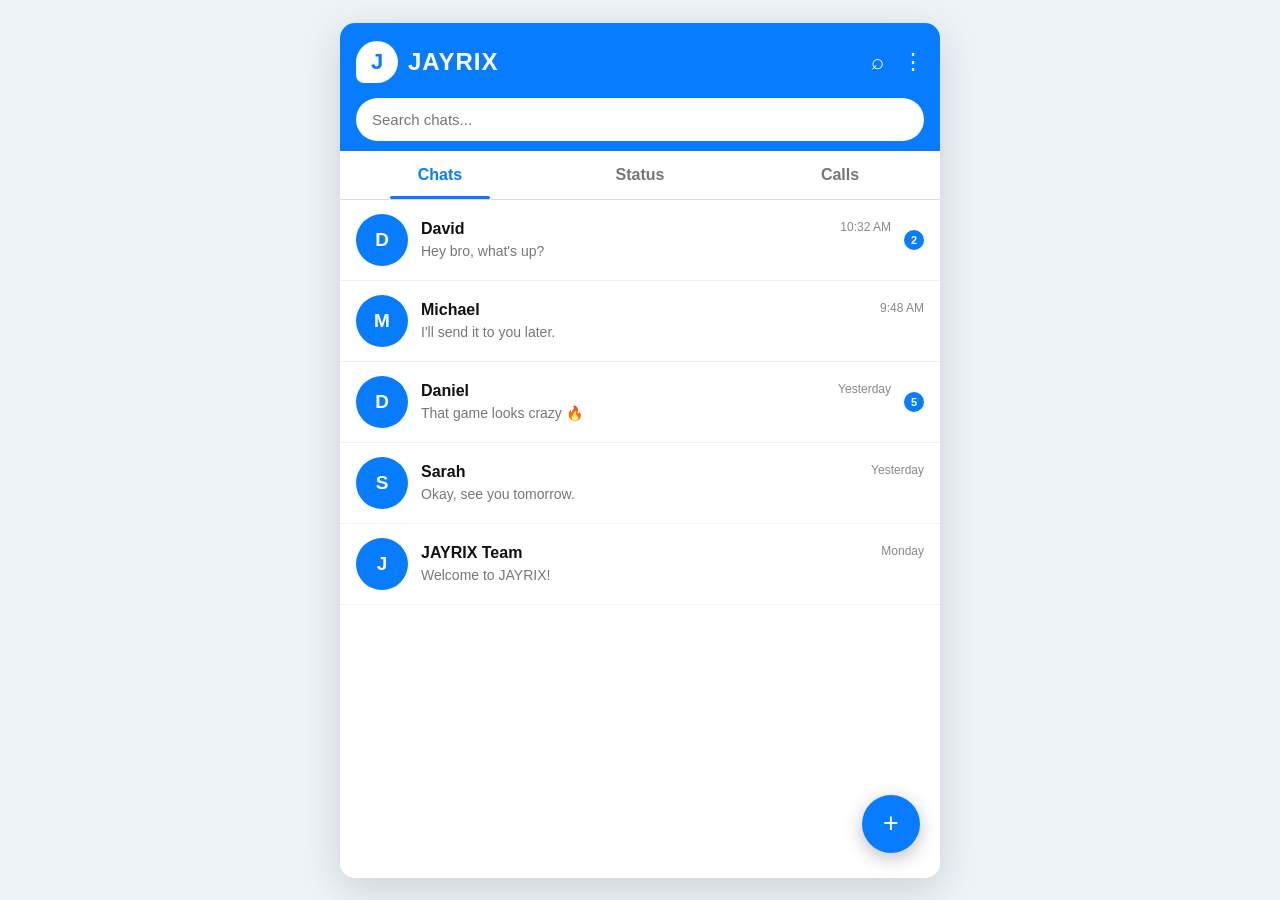
==== index.html @ dfb299e5 "Add initial HTML structure for JAYRIX Messenger This file contains the complete HTML structure for t" ====
<!DOCTYPE html>
<html lang="en">
<head>
    <meta charset="UTF-8">
    <meta name="viewport" content="width=device-width, initial-scale=1.0">

    <title>JAYRIX Messenger</title>

    <!-- PWA -->
    <meta name="theme-color" content="#087cff">
    <meta name="mobile-web-app-capable" content="yes">
    <meta name="apple-mobile-web-app-capable" content="yes">

    <style>
        * {
            margin: 0;
            padding: 0;
            box-sizing: border-box;
            font-family: Arial, sans-serif;
        }

        body {
            background: #eef3f8;
            color: #111;
            height: 100vh;
            overflow: hidden;
        }

        .app {
            width: 100%;
            max-width: 600px;
            height: 100vh;
            margin: auto;
            background: white;
            display: flex;
            flex-direction: column;
            position: relative;
        }

        /* HEADER */

        .header {
            background: #087cff;
            color: white;
            padding: 18px 16px 10px;
        }

        .top-bar {
            display: flex;
            justify-content: space-between;
            align-items: center;
        }

        .logo-section {
            display: flex;
            align-items: center;
            gap: 10px;
        }

        .logo {
            width: 42px;
            height: 42px;
            background: white;
            color: #087cff;
            border-radius: 50% 50% 50% 8px;
            display: flex;
            align-items: center;
            justify-content: center;
            font-size: 22px;
            font-weight: bold;
        }

        .brand {
            font-size: 24px;
            font-weight: bold;
            letter-spacing: 1px;
        }

        .header-icons {
            display: flex;
            gap: 18px;
            font-size: 22px;
        }

        .icon {
            cursor: pointer;
        }

        /* SEARCH */

        .search-container {
            margin-top: 15px;
        }

        .search {
            width: 100%;
            border: none;
            outline: none;
            padding: 13px 16px;
            border-radius: 25px;
            font-size: 15px;
            background: white;
            color: #333;
        }

        /* TABS */

        .tabs {
            display: flex;
            background: white;
            border-bottom: 1px solid #ddd;
        }

        .tab {
            flex: 1;
            padding: 15px 5px;
            text-align: center;
            font-weight: bold;
            color: #777;
            cursor: pointer;
            position: relative;
        }

        .tab.active {
            color: #087cff;
        }

        .tab.active::after {
            content: "";
            position: absolute;
            bottom: 0;
            left: 25%;
            width: 50%;
            height: 3px;
            background: #087cff;
            border-radius: 5px;
        }

        /* CHAT LIST */

        .content {
            flex: 1;
            overflow-y: auto;
        }

        .chat {
            display: flex;
            align-items: center;
            padding: 14px 16px;
            gap: 13px;
            cursor: pointer;
            border-bottom: 1px solid #f0f0f0;
        }

        .chat:hover {
            background: #f5f9ff;
        }

        .avatar {
            width: 52px;
            height: 52px;
            border-radius: 50%;
            background: #087cff;
            color: white;
            display: flex;
            align-items: center;
            justify-content: center;
            font-size: 19px;
            font-weight: bold;
            flex-shrink: 0;
        }

        .chat-info {
            flex: 1;
            min-width: 0;
        }

        .chat-top {
            display: flex;
            justify-content: space-between;
            gap: 10px;
        }

        .name {
            font-size: 16px;
            font-weight: bold;
        }

        .time {
            font-size: 12px;
            color: #888;
        }

        .message {
            margin-top: 5px;
            color: #777;
            font-size: 14px;
            white-space: nowrap;
            overflow: hidden;
            text-overflow: ellipsis;
        }

        .unread {
            background: #087cff;
            color: white;
            min-width: 20px;
            height: 20px;
            padding: 0 5px;
            border-radius: 20px;
            display: flex;
            align-items: center;
            justify-content: center;
            font-size: 11px;
            font-weight: bold;
        }

        /* FLOATING BUTTON */

        .new-chat {
            position: absolute;
            right: 20px;
            bottom: 25px;
            width: 58px;
            height: 58px;
            border-radius: 50%;
            border: none;
            background: #087cff;
            color: white;
            font-size: 27px;
            box-shadow: 0 5px 18px rgba(0, 0, 0, 0.25);
            cursor: pointer;
        }

        .new-chat:active {
            transform: scale(0.94);
        }

        /* EMPTY STATE */

        .empty {
            display: none;
            text-align: center;
            padding: 70px 20px;
            color: #777;
        }

        .empty-icon {
            font-size: 55px;
            margin-bottom: 15px;
        }

        .empty h2 {
            color: #333;
            margin-bottom: 8px;
        }

        /* DESKTOP */

        @media (min-width: 700px) {
            body {
                display: flex;
                justify-content: center;
                align-items: center;
            }

            .app {
                height: 95vh;
                border-radius: 15px;
                overflow: hidden;
                box-shadow: 0 10px 40px rgba(0, 0, 0, 0.15);
            }
        }
    </style>
</head>

<body>

<div class="app">

    <!-- HEADER -->
    <header class="header">

        <div class="top-bar">

            <div class="logo-section">

                <div class="logo">
                    J
                </div>

                <div class="brand">
                    JAYRIX
                </div>

            </div>

            <div class="header-icons">
                <span class="icon">⌕</span>
                <span class="icon">⋮</span>
            </div>

        </div>

        <div class="search-container">
            <input
                type="text"
                id="search"
                class="search"
                placeholder="Search chats..."
                oninput="searchChats()"
            >
        </div>

    </header>


    <!-- TABS -->

    <div class="tabs">

        <div
            class="tab active"
            id="chatsTab"
            onclick="showTab('chats')"
        >
            Chats
        </div>

        <div
            class="tab"
            id="statusTab"
            onclick="showTab('status')"
        >
            Status
        </div>

        <div
            class="tab"
            id="callsTab"
            onclick="showTab('calls')"
        >
            Calls
        </div>

    </div>


    <!-- CONTENT -->

    <main class="content">

        <!-- CHATS -->

        <div id="chats">

            <div class="chat" onclick="openChat('David')">

                <div class="avatar">
                    D
                </div>

                <div class="chat-info">

                    <div class="chat-top">

                        <span class="name">
                            David
                        </span>

                        <span class="time">
                            10:32 AM
                        </span>

                    </div>

                    <div class="message">
                        Hey bro, what's up?
                    </div>

                </div>

                <div class="unread">
                    2
                </div>

            </div>


            <div class="chat" onclick="openChat('Michael')">

                <div class="avatar">
                    M
                </div>

                <div class="chat-info">

                    <div class="chat-top">

                        <span class="name">
                            Michael
                        </span>

                        <span class="time">
                            9:48 AM
                        </span>

                    </div>

                    <div class="message">
                        I'll send it to you later.
                    </div>

                </div>

            </div>


            <div class="chat" onclick="openChat('Daniel')">

                <div class="avatar">
                    D
                </div>

                <div class="chat-info">

                    <div class="chat-top">

                        <span class="name">
                            Daniel
                        </span>

                        <span class="time">
                            Yesterday
                        </span>

                    </div>

                    <div class="message">
                        That game looks crazy 🔥
                    </div>

                </div>

                <div class="unread">
                    5
                </div>

            </div>


            <div class="chat" onclick="openChat('Sarah')">

                <div class="avatar">
                    S
                </div>

                <div class="chat-info">

                    <div class="chat-top">

                        <span class="name">
                            Sarah
                        </span>

                        <span class="time">
                            Yesterday
                        </span>

                    </div>

                    <div class="message">
                        Okay, see you tomorrow.
                    </div>

                </div>

            </div>


            <div class="chat" onclick="openChat('JAYRIX Team')">

                <div class="avatar">
                    J
                </div>

                <div class="chat-info">

                    <div class="chat-top">

                        <span class="name">
                            JAYRIX Team
                        </span>

                        <span class="time">
                            Monday
                        </span>

                    </div>

                    <div class="message">
                        Welcome to JAYRIX!
                    </div>

                </div>

            </div>

        </div>


        <!-- STATUS -->

        <div id="status" style="display:none;">

            <div class="chat">

                <div class="avatar">
                    +
                </div>

                <div class="chat-info">

                    <div class="name">
                        My Status
                    </div>

                    <div class="message">
                        Tap to add a status update
                    </div>

                </div>

            </div>

            <div class="chat">

                <div class="avatar">
                    A
                </div>

                <div class="chat-info">

                    <div class="name">
                        Alex
                    </div>

                    <div class="message">
                        Today, 8:45 AM
                    </div>

                </div>

            </div>

        </div>


        <!-- CALLS -->

        <div id="calls" style="display:none;">

            <div class="chat">

                <div class="avatar">
                    D
                </div>

                <div class="chat-info">

                    <div class="name">
                        David
                    </div>

                    <div class="message">
                        ↗ Incoming voice call • Today
                    </div>

                </div>

                <div style="font-size:20px;color:#087cff;">
                    ☎
                </div>

            </div>

            <div class="chat">

                <div class="avatar">
                    M
                </div>

                <div class="chat-info">

                    <div class="name">
                        Michael
                    </div>

                    <div class="message">
                        ↙ Outgoing voice call • Yesterday
                    </div>

                </div>

                <div style="font-size:20px;color:#087cff;">
                    ☎
                </div>

            </div>

        </div>


        <!-- EMPTY SEARCH -->

        <div class="empty" id="empty">

            <div class="empty-icon">
                🔍
            </div>

            <h2>
                No chats found
            </h2>

            <p>
                Try searching for another name.
            </p>

        </div>

    </main>


    <!-- NEW CHAT -->

    <button
        class="new-chat"
        onclick="newChat()"
        aria-label="New chat"
    >
        +
    </button>

</div>


<script>

    function showTab(tab) {

        const chats = document.getElementById("chats");
        const status = document.getElementById("status");
        const calls = document.getElementById("calls");

        const chatsTab = document.getElementById("chatsTab");
        const statusTab = document.getElementById("statusTab");
        const callsTab = document.getElementById("callsTab");

        chats.style.display = "none";
        status.style.display = "none";
        calls.style.display = "none";

        chatsTab.classList.remove("active");
        statusTab.classList.remove("active");
        callsTab.classList.remove("active");

        if (tab === "chats") {
            chats.style.display = "block";
            chatsTab.classList.add("active");
        }

        if (tab === "status") {
            status.style.display = "block";
            statusTab.classList.add("active");
        }

        if (tab === "calls") {
            calls.style.display = "block";
            callsTab.classList.add("active");
        }
    }


    function searchChats() {

        const search = document
            .getElementById("search")
            .value
            .toLowerCase();

        const chats = document.querySelectorAll("#chats .chat");

        let found = false;

        chats.forEach(chat => {

            const name = chat
                .querySelector(".name")
                .textContent
                .toLowerCase();

            if (name.includes(search)) {
                chat.style.display = "flex";
                found = true;
            } else {
                chat.style.display = "none";
            }

        });

        document.getElementById("empty").style.display =
            found || search === "" ? "none" : "block";
    }


    function openChat(name) {

        alert("Opening chat with " + name);

        // Later we will replace this with
        // the real JAYRIX chat screen.
    }


    function newChat() {

        alert("New chat feature coming next.");

        // Later we will connect this to
        // user search and real conversations.
    }

</script>

</body>
</html>
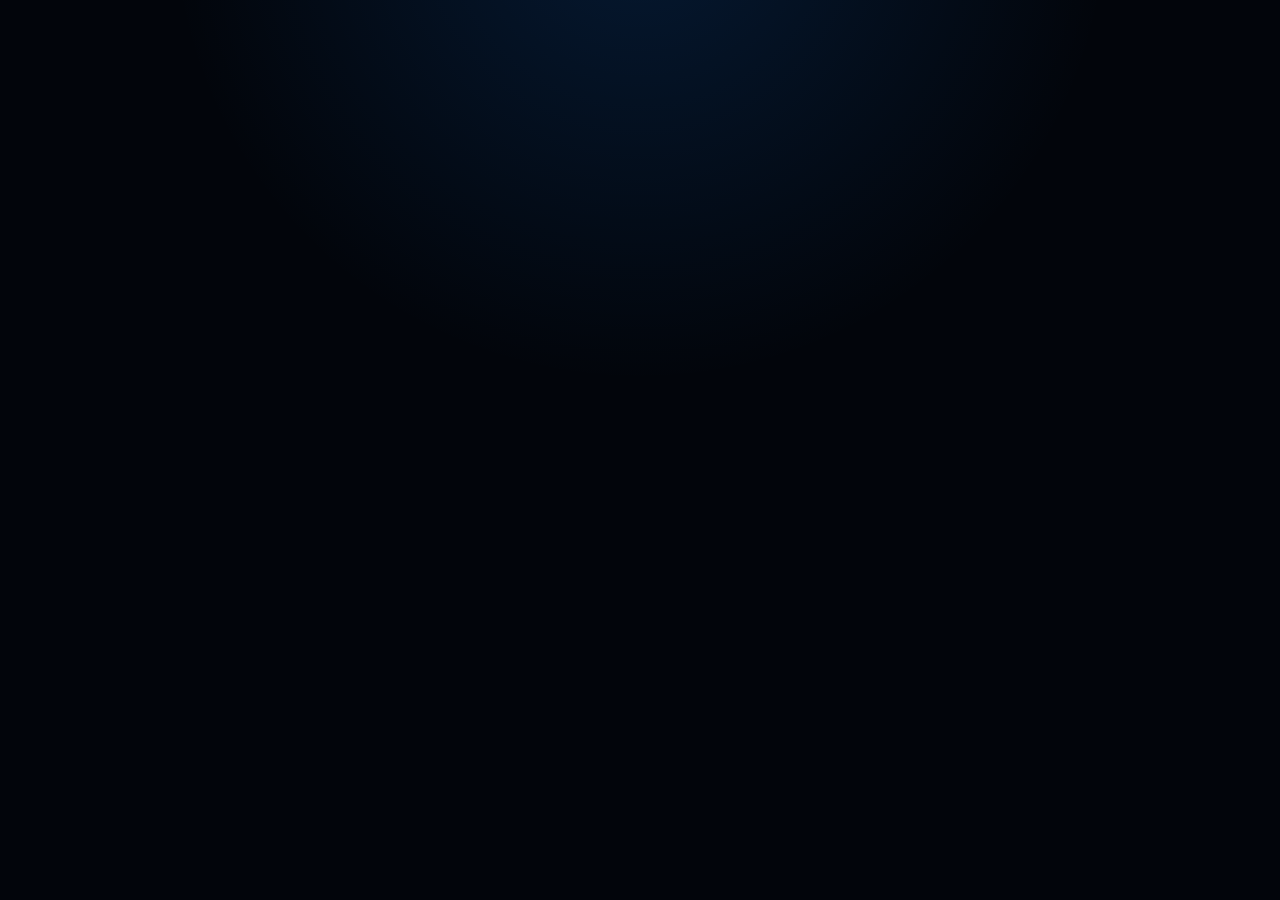
==== commit 105e2fa4: "Refactor styles and theme color in index.html Updated theme color and improved styling for various e" ====
--- a/index.html
+++ b/index.html
@@ -7,11 +7,12 @@
     <title>JAYRIX Messenger</title>
 
     <!-- PWA -->
-    <meta name="theme-color" content="#087cff">
+    <meta name="theme-color" content="#050a14">
     <meta name="mobile-web-app-capable" content="yes">
     <meta name="apple-mobile-web-app-capable" content="yes">
 
     <style>
+
         * {
             margin: 0;
             padding: 0;
@@ -19,30 +20,65 @@
             font-family: Arial, sans-serif;
         }
 
+        :root {
+            --blue: #1683ff;
+            --blue-bright: #35a7ff;
+            --dark: #050a14;
+            --dark-2: #080f1c;
+            --dark-3: #0c1524;
+            --line: rgba(255,255,255,0.07);
+            --text: #f4f8ff;
+            --muted: #7f8da3;
+        }
+
         body {
-            background: #eef3f8;
-            color: #111;
+            background:
+                radial-gradient(circle at 50% -10%, rgba(22,131,255,0.16), transparent 40%),
+                #02050b;
+
+            color: var(--text);
             height: 100vh;
             overflow: hidden;
         }
+
+        /* APP */
 
         .app {
             width: 100%;
             max-width: 600px;
             height: 100vh;
             margin: auto;
-            background: white;
+
+            background:
+                linear-gradient(
+                    180deg,
+                    #07101d 0%,
+                    #050a14 45%,
+                    #03070e 100%
+                );
+
             display: flex;
             flex-direction: column;
             position: relative;
+            overflow: hidden;
         }
 
         /* HEADER */
 
         .header {
-            background: #087cff;
-            color: white;
-            padding: 18px 16px 10px;
+            background:
+                linear-gradient(
+                    135deg,
+                    rgba(13,32,58,0.98),
+                    rgba(5,12,24,0.98)
+                );
+
+            padding: 18px 16px 14px;
+
+            border-bottom: 1px solid rgba(22,131,255,0.15);
+
+            box-shadow:
+                0 8px 30px rgba(0,0,0,0.35);
         }
 
         .top-bar {
@@ -51,39 +87,78 @@
             align-items: center;
         }
 
+        /* LOGO */
+
         .logo-section {
             display: flex;
             align-items: center;
-            gap: 10px;
+            gap: 11px;
         }
 
         .logo {
-            width: 42px;
-            height: 42px;
-            background: white;
-            color: #087cff;
-            border-radius: 50% 50% 50% 8px;
+            width: 43px;
+            height: 43px;
+
+            background:
+                linear-gradient(
+                    135deg,
+                    #35a7ff,
+                    #087cff
+                );
+
+            color: white;
+
+            border-radius:
+                50% 50% 50% 9px;
+
             display: flex;
             align-items: center;
             justify-content: center;
+
             font-size: 22px;
             font-weight: bold;
+
+            box-shadow:
+                0 0 12px rgba(22,131,255,0.55),
+                inset 0 0 8px rgba(255,255,255,0.18);
         }
 
         .brand {
             font-size: 24px;
             font-weight: bold;
-            letter-spacing: 1px;
-        }
+            letter-spacing: 2px;
+
+            background:
+                linear-gradient(
+                    90deg,
+                    #ffffff,
+                    #6ebfff
+                );
+
+            -webkit-background-clip: text;
+            -webkit-text-fill-color: transparent;
+        }
+
+        /* HEADER ICONS */
 
         .header-icons {
             display: flex;
-            gap: 18px;
-            font-size: 22px;
+            gap: 17px;
+            font-size: 23px;
         }
 
         .icon {
+            color: #b8c9df;
             cursor: pointer;
+
+            transition:
+                color 0.2s,
+                transform 0.2s;
+        }
+
+        .icon:hover {
+            color: var(--blue-bright);
+            transform: scale(1.1);
         }
 
         /* SEARCH */
@@ -94,643 +169,65 @@
 
         .search {
             width: 100%;
-            border: none;
+
+            border: 1px solid rgba(255,255,255,0.06);
             outline: none;
-            padding: 13px 16px;
+
+            padding: 13px 17px;
+
             border-radius: 25px;
+
             font-size: 15px;
-            background: white;
-            color: #333;
+
+            background:
+                rgba(255,255,255,0.045);
+
+            color: white;
+
+            box-shadow:
+                inset 0 1px 8px rgba(0,0,0,0.25);
+
+            transition:
+                border 0.2s,
+                box-shadow 0.2s;
+        }
+
+        .search::placeholder {
+            color: #65748a;
+        }
+
+        .search:focus {
+            border-color: rgba(22,131,255,0.55);
+
+            box-shadow:
+                0 0 15px rgba(22,131,255,0.12);
         }
 
         /* TABS */
 
         .tabs {
             display: flex;
-            background: white;
-            border-bottom: 1px solid #ddd;
+
+            background:
+                rgba(4,9,17,0.95);
+
+            border-bottom: 1px solid var(--line);
         }
 
         .tab {
             flex: 1;
+
             padding: 15px 5px;
+
             text-align: center;
+
             font-weight: bold;
-            color: #777;
+
+            color: #65748a;
+
             cursor: pointer;
+
             position: relative;
-        }
-
-        .tab.active {
-            color: #087cff;
-        }
-
-        .tab.active::after {
-            content: "";
-            position: absolute;
-            bottom: 0;
-            left: 25%;
-            width: 50%;
-            height: 3px;
-            background: #087cff;
-            border-radius: 5px;
-        }
-
-        /* CHAT LIST */
-
-        .content {
-            flex: 1;
-            overflow-y: auto;
-        }
-
-        .chat {
-            display: flex;
-            align-items: center;
-            padding: 14px 16px;
-            gap: 13px;
-            cursor: pointer;
-            border-bottom: 1px solid #f0f0f0;
-        }
-
-        .chat:hover {
-            background: #f5f9ff;
-        }
-
-        .avatar {
-            width: 52px;
-            height: 52px;
-            border-radius: 50%;
-            background: #087cff;
-            color: white;
-            display: flex;
-            align-items: center;
-            justify-content: center;
-            font-size: 19px;
-            font-weight: bold;
-            flex-shrink: 0;
-        }
-
-        .chat-info {
-            flex: 1;
-            min-width: 0;
-        }
-
-        .chat-top {
-            display: flex;
-            justify-content: space-between;
-            gap: 10px;
-        }
-
-        .name {
-            font-size: 16px;
-            font-weight: bold;
-        }
-
-        .time {
-            font-size: 12px;
-            color: #888;
-        }
-
-        .message {
-            margin-top: 5px;
-            color: #777;
-            font-size: 14px;
-            white-space: nowrap;
-            overflow: hidden;
-            text-overflow: ellipsis;
-        }
-
-        .unread {
-            background: #087cff;
-            color: white;
-            min-width: 20px;
-            height: 20px;
-            padding: 0 5px;
-            border-radius: 20px;
-            display: flex;
-            align-items: center;
-            justify-content: center;
-            font-size: 11px;
-            font-weight: bold;
-        }
-
-        /* FLOATING BUTTON */
-
-        .new-chat {
-            position: absolute;
-            right: 20px;
-            bottom: 25px;
-            width: 58px;
-            height: 58px;
-            border-radius: 50%;
-            border: none;
-            background: #087cff;
-            color: white;
-            font-size: 27px;
-            box-shadow: 0 5px 18px rgba(0, 0, 0, 0.25);
-            cursor: pointer;
-        }
-
-        .new-chat:active {
-            transform: scale(0.94);
-        }
-
-        /* EMPTY STATE */
-
-        .empty {
-            display: none;
-            text-align: center;
-            padding: 70px 20px;
-            color: #777;
-        }
-
-        .empty-icon {
-            font-size: 55px;
-            margin-bottom: 15px;
-        }
-
-        .empty h2 {
-            color: #333;
-            margin-bottom: 8px;
-        }
-
-        /* DESKTOP */
-
-        @media (min-width: 700px) {
-            body {
-                display: flex;
-                justify-content: center;
-                align-items: center;
-            }
-
-            .app {
-                height: 95vh;
-                border-radius: 15px;
-                overflow: hidden;
-                box-shadow: 0 10px 40px rgba(0, 0, 0, 0.15);
-            }
-        }
-    </style>
-</head>
-
-<body>
-
-<div class="app">
-
-    <!-- HEADER -->
-    <header class="header">
-
-        <div class="top-bar">
-
-            <div class="logo-section">
-
-                <div class="logo">
-                    J
-                </div>
-
-                <div class="brand">
-                    JAYRIX
-                </div>
-
-            </div>
-
-            <div class="header-icons">
-                <span class="icon">⌕</span>
-                <span class="icon">⋮</span>
-            </div>
-
-        </div>
-
-        <div class="search-container">
-            <input
-                type="text"
-                id="search"
-                class="search"
-                placeholder="Search chats..."
-                oninput="searchChats()"
-            >
-        </div>
-
-    </header>
-
-
-    <!-- TABS -->
-
-    <div class="tabs">
-
-        <div
-            class="tab active"
-            id="chatsTab"
-            onclick="showTab('chats')"
-        >
-            Chats
-        </div>
-
-        <div
-            class="tab"
-            id="statusTab"
-            onclick="showTab('status')"
-        >
-            Status
-        </div>
-
-        <div
-            class="tab"
-            id="callsTab"
-            onclick="showTab('calls')"
-        >
-            Calls
-        </div>
-
-    </div>
-
-
-    <!-- CONTENT -->
-
-    <main class="content">
-
-        <!-- CHATS -->
-
-        <div id="chats">
-
-            <div class="chat" onclick="openChat('David')">
-
-                <div class="avatar">
-                    D
-                </div>
-
-                <div class="chat-info">
-
-                    <div class="chat-top">
-
-                        <span class="name">
-                            David
-                        </span>
-
-                        <span class="time">
-                            10:32 AM
-                        </span>
-
-                    </div>
-
-                    <div class="message">
-                        Hey bro, what's up?
-                    </div>
-
-                </div>
-
-                <div class="unread">
-                    2
-                </div>
-
-            </div>
-
-
-            <div class="chat" onclick="openChat('Michael')">
-
-                <div class="avatar">
-                    M
-                </div>
-
-                <div class="chat-info">
-
-                    <div class="chat-top">
-
-                        <span class="name">
-                            Michael
-                        </span>
-
-                        <span class="time">
-                            9:48 AM
-                        </span>
-
-                    </div>
-
-                    <div class="message">
-                        I'll send it to you later.
-                    </div>
-
-                </div>
-
-            </div>
-
-
-            <div class="chat" onclick="openChat('Daniel')">
-
-                <div class="avatar">
-                    D
-                </div>
-
-                <div class="chat-info">
-
-                    <div class="chat-top">
-
-                        <span class="name">
-                            Daniel
-                        </span>
-
-                        <span class="time">
-                            Yesterday
-                        </span>
-
-                    </div>
-
-                    <div class="message">
-                        That game looks crazy 🔥
-                    </div>
-
-                </div>
-
-                <div class="unread">
-                    5
-                </div>
-
-            </div>
-
-
-            <div class="chat" onclick="openChat('Sarah')">
-
-                <div class="avatar">
-                    S
-                </div>
-
-                <div class="chat-info">
-
-                    <div class="chat-top">
-
-                        <span class="name">
-                            Sarah
-                        </span>
-
-                        <span class="time">
-                            Yesterday
-                        </span>
-
-                    </div>
-
-                    <div class="message">
-                        Okay, see you tomorrow.
-                    </div>
-
-                </div>
-
-            </div>
-
-
-            <div class="chat" onclick="openChat('JAYRIX Team')">
-
-                <div class="avatar">
-                    J
-                </div>
-
-                <div class="chat-info">
-
-                    <div class="chat-top">
-
-                        <span class="name">
-                            JAYRIX Team
-                        </span>
-
-                        <span class="time">
-                            Monday
-                        </span>
-
-                    </div>
-
-                    <div class="message">
-                        Welcome to JAYRIX!
-                    </div>
-
-                </div>
-
-            </div>
-
-        </div>
-
-
-        <!-- STATUS -->
-
-        <div id="status" style="display:none;">
-
-            <div class="chat">
-
-                <div class="avatar">
-                    +
-                </div>
-
-                <div class="chat-info">
-
-                    <div class="name">
-                        My Status
-                    </div>
-
-                    <div class="message">
-                        Tap to add a status update
-                    </div>
-
-                </div>
-
-            </div>
-
-            <div class="chat">
-
-                <div class="avatar">
-                    A
-                </div>
-
-                <div class="chat-info">
-
-                    <div class="name">
-                        Alex
-                    </div>
-
-                    <div class="message">
-                        Today, 8:45 AM
-                    </div>
-
-                </div>
-
-            </div>
-
-        </div>
-
-
-        <!-- CALLS -->
-
-        <div id="calls" style="display:none;">
-
-            <div class="chat">
-
-                <div class="avatar">
-                    D
-                </div>
-
-                <div class="chat-info">
-
-                    <div class="name">
-                        David
-                    </div>
-
-                    <div class="message">
-                        ↗ Incoming voice call • Today
-                    </div>
-
-                </div>
-
-                <div style="font-size:20px;color:#087cff;">
-                    ☎
-                </div>
-
-            </div>
-
-            <div class="chat">
-
-                <div class="avatar">
-                    M
-                </div>
-
-                <div class="chat-info">
-
-                    <div class="name">
-                        Michael
-                    </div>
-
-                    <div class="message">
-                        ↙ Outgoing voice call • Yesterday
-                    </div>
-
-                </div>
-
-                <div style="font-size:20px;color:#087cff;">
-                    ☎
-                </div>
-
-            </div>
-
-        </div>
-
-
-        <!-- EMPTY SEARCH -->
-
-        <div class="empty" id="empty">
-
-            <div class="empty-icon">
-                🔍
-            </div>
-
-            <h2>
-                No chats found
-            </h2>
-
-            <p>
-                Try searching for another name.
-            </p>
-
-        </div>
-
-    </main>
-
-
-    <!-- NEW CHAT -->
-
-    <button
-        class="new-chat"
-        onclick="newChat()"
-        aria-label="New chat"
-    >
-        +
-    </button>
-
-</div>
-
-
-<script>
-
-    function showTab(tab) {
-
-        const chats = document.getElementById("chats");
-        const status = document.getElementById("status");
-        const calls = document.getElementById("calls");
-
-        const chatsTab = document.getElementById("chatsTab");
-        const statusTab = document.getElementById("statusTab");
-        const callsTab = document.getElementById("callsTab");
-
-        chats.style.display = "none";
-        status.style.display = "none";
-        calls.style.display = "none";
-
-        chatsTab.classList.remove("active");
-        statusTab.classList.remove("active");
-        callsTab.classList.remove("active");
-
-        if (tab === "chats") {
-            chats.style.display = "block";
-            chatsTab.classList.add("active");
-        }
-
-        if (tab === "status") {
-            status.style.display = "block";
-            statusTab.classList.add("active");
-        }
-
-        if (tab === "calls") {
-            calls.style.display = "block";
-            callsTab.classList.add("active");
-        }
-    }
-
-
-    function searchChats() {
-
-        const search = document
-            .getElementById("search")
-            .value
-            .toLowerCase();
-
-        const chats = document.querySelectorAll("#chats .chat");
-
-        let found = false;
-
-        chats.forEach(chat => {
-
-            const name = chat
-                .querySelector(".name")
-                .textContent
-                .toLowerCase();
-
-            if (name.includes(search)) {
-                chat.style.display = "flex";
-                found = true;
-            } else {
-                chat.style.display = "none";
-            }
-
-        });
-
-        document.getElementById("empty").style.display =
-            found || search === "" ? "none" : "block";
-    }
-
-
-    function openChat(name) {
-
-        alert("Opening chat with " + name);
-
-        // Later we will replace this with
-        // the real JAYRIX chat screen.
-    }
-
-
-    function newChat() {
-
-        alert("New chat feature coming next.");
-
-        // Later we will connect this to
-        // user search and real conversations.
-    }
-
-</script>
-
-</body>
-</html>
+
+            transition:
+                color 0.2s
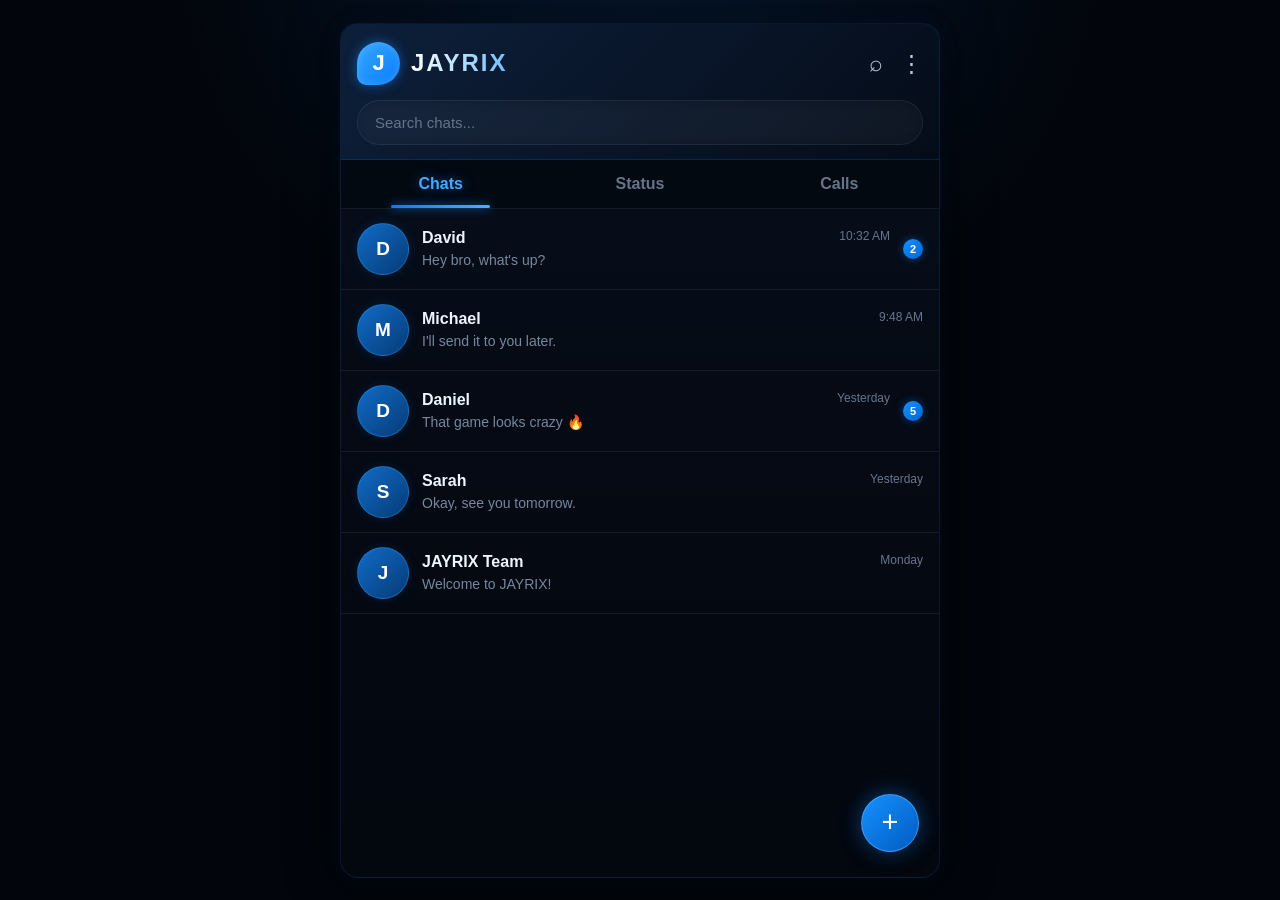
==== commit 232ca28a: "Fix CSS syntax and improve styling" ====
--- a/index.html
+++ b/index.html
@@ -230,4 +230,795 @@
             position: relative;
 
             transition:
-                color 0.2s
+                color 0.2s;
+        }
+
+        .tab.active {
+            color: #43aaff;
+
+            text-shadow:
+                0 0 12px rgba(22,131,255,0.55);
+        }
+
+        .tab.active::after {
+            content: "";
+
+            position: absolute;
+
+            bottom: 0;
+            left: 25%;
+
+            width: 50%;
+            height: 3px;
+
+            background:
+                linear-gradient(
+                    90deg,
+                    #087cff,
+                    #42b2ff
+                );
+
+            border-radius: 5px;
+
+            box-shadow:
+                0 0 10px rgba(22,131,255,0.8);
+        }
+
+        /* CONTENT */
+
+        .content {
+            flex: 1;
+            overflow-y: auto;
+
+            scrollbar-width: thin;
+            scrollbar-color: #12375d transparent;
+        }
+
+        .content::-webkit-scrollbar {
+            width: 4px;
+        }
+
+        .content::-webkit-scrollbar-thumb {
+            background: #12375d;
+            border-radius: 10px;
+        }
+
+        /* CHAT */
+
+        .chat {
+            display: flex;
+            align-items: center;
+
+            padding: 14px 16px;
+
+            gap: 13px;
+
+            cursor: pointer;
+
+            border-bottom: 1px solid var(--line);
+
+            transition:
+                background 0.2s,
+                padding-left 0.2s;
+        }
+
+        .chat:hover {
+            background:
+                linear-gradient(
+                    90deg,
+                    rgba(22,131,255,0.08),
+                    transparent
+                );
+
+            padding-left: 20px;
+        }
+
+        /* AVATAR */
+
+        .avatar {
+            width: 52px;
+            height: 52px;
+
+            border-radius: 50%;
+
+            background:
+                linear-gradient(
+                    135deg,
+                    #116bc7,
+                    #063b76
+                );
+
+            border: 1px solid rgba(58,168,255,0.3);
+
+            color: white;
+
+            display: flex;
+            align-items: center;
+            justify-content: center;
+
+            font-size: 19px;
+            font-weight: bold;
+
+            flex-shrink: 0;
+
+            box-shadow:
+                0 0 12px rgba(22,131,255,0.14);
+        }
+
+        /* CHAT INFO */
+
+        .chat-info {
+            flex: 1;
+            min-width: 0;
+        }
+
+        .chat-top {
+            display: flex;
+            justify-content: space-between;
+            gap: 10px;
+        }
+
+        .name {
+            font-size: 16px;
+            font-weight: bold;
+
+            color: #edf5ff;
+        }
+
+        .time {
+            font-size: 12px;
+            color: #66768d;
+        }
+
+        .message {
+            margin-top: 5px;
+
+            color: #77879d;
+
+            font-size: 14px;
+
+            white-space: nowrap;
+            overflow: hidden;
+            text-overflow: ellipsis;
+        }
+
+        /* UNREAD */
+
+        .unread {
+            background:
+                linear-gradient(
+                    135deg,
+                    #1691ff,
+                    #0065d4
+                );
+
+            color: white;
+
+            min-width: 20px;
+            height: 20px;
+
+            padding: 0 5px;
+
+            border-radius: 20px;
+
+            display: flex;
+            align-items: center;
+            justify-content: center;
+
+            font-size: 11px;
+            font-weight: bold;
+
+            box-shadow:
+                0 0 10px rgba(22,131,255,0.4);
+        }
+
+        /* FLOATING NEW CHAT */
+
+        .new-chat {
+            position: absolute;
+
+            right: 20px;
+            bottom: 25px;
+
+            width: 58px;
+            height: 58px;
+
+            border-radius: 50%;
+
+            border: 1px solid rgba(110,191,255,0.5);
+
+            background:
+                linear-gradient(
+                    135deg,
+                    #1691ff,
+                    #005bc1
+                );
+
+            color: white;
+
+            font-size: 29px;
+
+            box-shadow:
+                0 0 22px rgba(22,131,255,0.45),
+                0 8px 20px rgba(0,0,0,0.4);
+
+            cursor: pointer;
+
+            transition:
+                transform 0.2s,
+                box-shadow 0.2s;
+        }
+
+        .new-chat:hover {
+            transform: translateY(-3px);
+
+            box-shadow:
+                0 0 30px rgba(22,131,255,0.65),
+                0 10px 25px rgba(0,0,0,0.5);
+        }
+
+        .new-chat:active {
+            transform: scale(0.92);
+        }
+
+        /* EMPTY STATE */
+
+        .empty {
+            display: none;
+
+            text-align: center;
+
+            padding: 70px 20px;
+
+            color: #6c7c92;
+        }
+
+        .empty-icon {
+            font-size: 55px;
+            margin-bottom: 15px;
+
+            filter:
+                drop-shadow(
+                    0 0 12px rgba(22,131,255,0.4)
+                );
+        }
+
+        .empty h2 {
+            color: #dceaff;
+            margin-bottom: 8px;
+        }
+
+        /* STATUS / CALL EXTRA */
+
+        #status,
+        #calls {
+            background: transparent;
+        }
+
+        #calls .chat > div:last-child {
+            text-shadow:
+                0 0 10px rgba(22,131,255,0.6);
+        }
+
+        /* DESKTOP */
+
+        @media (min-width: 700px) {
+
+            body {
+                display: flex;
+                justify-content: center;
+                align-items: center;
+            }
+
+            .app {
+                height: 95vh;
+
+                border-radius: 18px;
+
+                border: 1px solid rgba(22,131,255,0.14);
+
+                box-shadow:
+                    0 0 50px rgba(0,0,0,0.7),
+                    0 0 25px rgba(22,131,255,0.08);
+            }
+        }
+
+    </style>
+</head>
+
+<body>
+
+<div class="app">
+
+    <!-- HEADER -->
+
+    <header class="header">
+
+        <div class="top-bar">
+
+            <div class="logo-section">
+
+                <div class="logo">
+                    J
+                </div>
+
+                <div class="brand">
+                    JAYRIX
+                </div>
+
+            </div>
+
+            <div class="header-icons">
+
+                <span class="icon">
+                    ⌕
+                </span>
+
+                <span class="icon">
+                    ⋮
+                </span>
+
+            </div>
+
+        </div>
+
+
+        <!-- SEARCH -->
+
+        <div class="search-container">
+
+            <input
+                type="text"
+                id="search"
+                class="search"
+                placeholder="Search chats..."
+                oninput="searchChats()"
+            >
+
+        </div>
+
+    </header>
+
+
+    <!-- TABS -->
+
+    <div class="tabs">
+
+        <div
+            class="tab active"
+            id="chatsTab"
+            onclick="showTab('chats')"
+        >
+            Chats
+        </div>
+
+        <div
+            class="tab"
+            id="statusTab"
+            onclick="showTab('status')"
+        >
+            Status
+        </div>
+
+        <div
+            class="tab"
+            id="callsTab"
+            onclick="showTab('calls')"
+        >
+            Calls
+        </div>
+
+    </div>
+
+
+    <!-- CONTENT -->
+
+    <main class="content">
+
+        <!-- CHATS -->
+
+        <div id="chats">
+
+            <div
+                class="chat"
+                onclick="openChat('David')"
+            >
+
+                <div class="avatar">
+                    D
+                </div>
+
+                <div class="chat-info">
+
+                    <div class="chat-top">
+
+                        <span class="name">
+                            David
+                        </span>
+
+                        <span class="time">
+                            10:32 AM
+                        </span>
+
+                    </div>
+
+                    <div class="message">
+                        Hey bro, what's up?
+                    </div>
+
+                </div>
+
+                <div class="unread">
+                    2
+                </div>
+
+            </div>
+
+
+            <div
+                class="chat"
+                onclick="openChat('Michael')"
+            >
+
+                <div class="avatar">
+                    M
+                </div>
+
+                <div class="chat-info">
+
+                    <div class="chat-top">
+
+                        <span class="name">
+                            Michael
+                        </span>
+
+                        <span class="time">
+                            9:48 AM
+                        </span>
+
+                    </div>
+
+                    <div class="message">
+                        I'll send it to you later.
+                    </div>
+
+                </div>
+
+            </div>
+
+
+            <div
+                class="chat"
+                onclick="openChat('Daniel')"
+            >
+
+                <div class="avatar">
+                    D
+                </div>
+
+                <div class="chat-info">
+
+                    <div class="chat-top">
+
+                        <span class="name">
+                            Daniel
+                        </span>
+
+                        <span class="time">
+                            Yesterday
+                        </span>
+
+                    </div>
+
+                    <div class="message">
+                        That game looks crazy 🔥
+                    </div>
+
+                </div>
+
+                <div class="unread">
+                    5
+                </div>
+
+            </div>
+
+
+            <div
+                class="chat"
+                onclick="openChat('Sarah')"
+            >
+
+                <div class="avatar">
+                    S
+                </div>
+
+                <div class="chat-info">
+
+                    <div class="chat-top">
+
+                        <span class="name">
+                            Sarah
+                        </span>
+
+                        <span class="time">
+                            Yesterday
+                        </span>
+
+                    </div>
+
+                    <div class="message">
+                        Okay, see you tomorrow.
+                    </div>
+
+                </div>
+
+            </div>
+
+
+            <div
+                class="chat"
+                onclick="openChat('JAYRIX Team')"
+            >
+
+                <div class="avatar">
+                    J
+                </div>
+
+                <div class="chat-info">
+
+                    <div class="chat-top">
+
+                        <span class="name">
+                            JAYRIX Team
+                        </span>
+
+                        <span class="time">
+                            Monday
+                        </span>
+
+                    </div>
+
+                    <div class="message">
+                        Welcome to JAYRIX!
+                    </div>
+
+                </div>
+
+            </div>
+
+        </div>
+
+
+        <!-- STATUS -->
+
+        <div
+            id="status"
+            style="display:none;"
+        >
+
+            <div class="chat">
+
+                <div class="avatar">
+                    +
+                </div>
+
+                <div class="chat-info">
+
+                    <div class="name">
+                        My Status
+                    </div>
+
+                    <div class="message">
+                        Tap to add a status update
+                    </div>
+
+                </div>
+
+            </div>
+
+
+            <div class="chat">
+
+                <div class="avatar">
+                    A
+                </div>
+
+                <div class="chat-info">
+
+                    <div class="name">
+                        Alex
+                    </div>
+
+                    <div class="message">
+                        Today, 8:45 AM
+                    </div>
+
+                </div>
+
+            </div>
+
+        </div>
+
+
+        <!-- CALLS -->
+
+        <div
+            id="calls"
+            style="display:none;"
+        >
+
+            <div class="chat">
+
+                <div class="avatar">
+                    D
+                </div>
+
+                <div class="chat-info">
+
+                    <div class="name">
+                        David
+                    </div>
+
+                    <div class="message">
+                        ↗ Incoming voice call • Today
+                    </div>
+
+                </div>
+
+                <div
+                    style="
+                    font-size:20px;
+                    color:#35a7ff;
+                    "
+                >
+                    ☎
+                </div>
+
+            </div>
+
+
+            <div class="chat">
+
+                <div class="avatar">
+                    M
+                </div>
+
+                <div class="chat-info">
+
+                    <div class="name">
+                        Michael
+                    </div>
+
+                    <div class="message">
+                        ↙ Outgoing voice call • Yesterday
+                    </div>
+
+                </div>
+
+                <div
+                    style="
+                    font-size:20px;
+                    color:#35a7ff;
+                    "
+                >
+                    ☎
+                </div>
+
+            </div>
+
+        </div>
+
+
+        <!-- EMPTY SEARCH -->
+
+        <div
+            class="empty"
+            id="empty"
+        >
+
+            <div class="empty-icon">
+                🔍
+            </div>
+
+            <h2>
+                No chats found
+            </h2>
+
+            <p>
+                Try searching for another name.
+            </p>
+
+        </div>
+
+    </main>
+
+
+    <!-- NEW CHAT -->
+
+    <button
+        class="new-chat"
+        onclick="newChat()"
+        aria-label="New chat"
+    >
+        +
+    </button>
+
+</div>
+
+
+<script>
+
+    function showTab(tab) {
+
+        const chats =
+            document.getElementById("chats");
+
+        const status =
+            document.getElementById("status");
+
+        const calls =
+            document.getElementById("calls");
+
+
+        const chatsTab =
+            document.getElementById("chatsTab");
+
+        const statusTab =
+            document.getElementById("statusTab");
+
+        const callsTab =
+            document.getElementById("callsTab");
+
+
+        chats.style.display = "none";
+        status.style.display = "none";
+        calls.style.display = "none";
+
+
+        chatsTab.classList.remove("active");
+        statusTab.classList.remove("active");
+        callsTab.classList.remove("active");
+
+
+        if (tab === "chats") {
+
+            chats.style.display = "block";
+
+            chatsTab.classList.add("active");
+
+        }
+
+
+        if (tab === "status") {
+
+            status.style.display = "block";
+
+            statusTab.classList.add("active");
+
+        }
+
+
+        if (tab === "calls") {
+
+            calls.style.display = "block";
+
+            callsTab.classList.add("active");
+
+        }
+
+    }
+
+
+    function searchChats() {
+
+        const search =
+            document
+            .getElementById("search")
+            .value
+            .toLowerCase();
+
+
+        const chats =
+            document.querySelectorAll(
+                "#chats .chat"
+            )
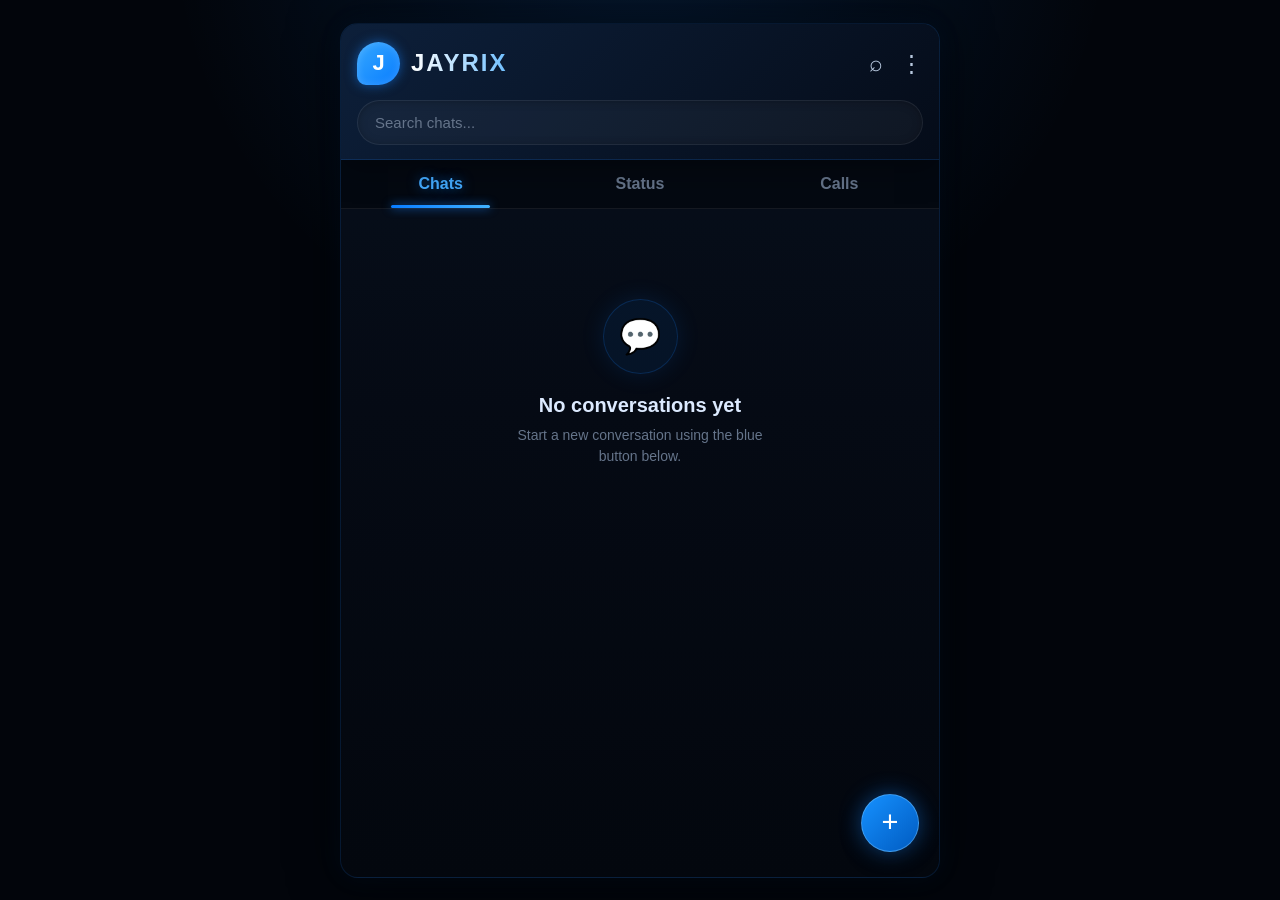
==== commit 56809588: "Refactor index.html for better structure and readability Refactor HTML structure and improve formatt" ====
--- a/index.html
+++ b/index.html
@@ -1,15 +1,31 @@
 <!DOCTYPE html>
 <html lang="en">
+
 <head>
+
     <meta charset="UTF-8">
-    <meta name="viewport" content="width=device-width, initial-scale=1.0">
+
+    <meta
+        name="viewport"
+        content="width=device-width, initial-scale=1.0"
+    >
 
     <title>JAYRIX Messenger</title>
 
-    <!-- PWA -->
-    <meta name="theme-color" content="#050a14">
-    <meta name="mobile-web-app-capable" content="yes">
-    <meta name="apple-mobile-web-app-capable" content="yes">
+    <meta
+        name="theme-color"
+        content="#050a14"
+    >
+
+    <meta
+        name="mobile-web-app-capable"
+        content="yes"
+    >
+
+    <meta
+        name="apple-mobile-web-app-capable"
+        content="yes"
+    >
 
     <style>
 
@@ -31,22 +47,41 @@
             --muted: #7f8da3;
         }
 
+        html,
         body {
-            background:
-                radial-gradient(circle at 50% -10%, rgba(22,131,255,0.16), transparent 40%),
+            width: 100%;
+            min-height: 100%;
+        }
+
+        body {
+
+            background:
+                radial-gradient(
+                    circle at 50% -10%,
+                    rgba(22,131,255,0.16),
+                    transparent 40%
+                ),
                 #02050b;
 
             color: var(--text);
-            height: 100vh;
-            overflow: hidden;
-        }
+
+            min-height: 100vh;
+
+            overflow-x: hidden;
+            overflow-y: auto;
+        }
+
 
         /* APP */
 
         .app {
+
             width: 100%;
+
             max-width: 600px;
-            height: 100vh;
+
+            min-height: 100vh;
+
             margin: auto;
 
             background:
@@ -58,14 +93,17 @@
                 );
 
             display: flex;
+
             flex-direction: column;
+
             position: relative;
-            overflow: hidden;
-        }
+        }
+
 
         /* HEADER */
 
         .header {
+
             background:
                 linear-gradient(
                     135deg,
@@ -75,27 +113,45 @@
 
             padding: 18px 16px 14px;
 
-            border-bottom: 1px solid rgba(22,131,255,0.15);
+            border-bottom:
+                1px solid rgba(22,131,255,0.15);
 
             box-shadow:
                 0 8px 30px rgba(0,0,0,0.35);
-        }
+
+            position: sticky;
+
+            top: 0;
+
+            z-index: 10;
+        }
+
+
+        /* TOP BAR */
 
         .top-bar {
+
             display: flex;
+
             justify-content: space-between;
+
             align-items: center;
         }
 
+
         /* LOGO */
 
         .logo-section {
+
             display: flex;
+
             align-items: center;
+
             gap: 11px;
         }
 
         .logo {
+
             width: 43px;
             height: 43px;
 
@@ -112,10 +168,13 @@
                 50% 50% 50% 9px;
 
             display: flex;
+
             align-items: center;
+
             justify-content: center;
 
             font-size: 22px;
+
             font-weight: bold;
 
             box-shadow:
@@ -124,8 +183,11 @@
         }
 
         .brand {
+
             font-size: 24px;
+
             font-weight: bold;
+
             letter-spacing: 2px;
 
             background:
@@ -136,41 +198,57 @@
                 );
 
             -webkit-background-clip: text;
+
             -webkit-text-fill-color: transparent;
         }
 
-        /* HEADER ICONS */
+
+        /* ICONS */
 
         .header-icons {
+
             display: flex;
+
             gap: 17px;
+
             font-size: 23px;
         }
 
         .icon {
+
             color: #b8c9df;
+
             cursor: pointer;
+
+            user-select: none;
 
             transition:
                 color 0.2s,
                 transform 0.2s;
         }
 
-        .icon:hover {
+        .icon:active {
+
             color: var(--blue-bright);
-            transform: scale(1.1);
-        }
+
+            transform: scale(0.9);
+        }
+
 
         /* SEARCH */
 
         .search-container {
+
             margin-top: 15px;
         }
 
         .search {
+
             width: 100%;
 
-            border: 1px solid rgba(255,255,255,0.06);
+            border:
+                1px solid rgba(255,255,255,0.06);
+
             outline: none;
 
             padding: 13px 17px;
@@ -186,35 +264,45 @@
 
             box-shadow:
                 inset 0 1px 8px rgba(0,0,0,0.25);
-
-            transition:
-                border 0.2s,
-                box-shadow 0.2s;
         }
 
         .search::placeholder {
+
             color: #65748a;
         }
 
         .search:focus {
-            border-color: rgba(22,131,255,0.55);
+
+            border-color:
+                rgba(22,131,255,0.55);
 
             box-shadow:
-                0 0 15px rgba(22,131,255,0.12);
-        }
+                0 0 15px
+                rgba(22,131,255,0.12);
+        }
+
 
         /* TABS */
 
         .tabs {
+
             display: flex;
 
             background:
-                rgba(4,9,17,0.95);
-
-            border-bottom: 1px solid var(--line);
+                rgba(4,9,17,0.98);
+
+            border-bottom:
+                1px solid var(--line);
+
+            position: sticky;
+
+            top: 91px;
+
+            z-index: 9;
         }
 
         .tab {
+
             flex: 1;
 
             padding: 15px 5px;
@@ -226,6 +314,8 @@
             color: #65748a;
 
             cursor: pointer;
+
+            user-select: none;
 
             position: relative;
 
@@ -234,21 +324,26 @@
         }
 
         .tab.active {
+
             color: #43aaff;
 
             text-shadow:
-                0 0 12px rgba(22,131,255,0.55);
+                0 0 12px
+                rgba(22,131,255,0.55);
         }
 
         .tab.active::after {
+
             content: "";
 
             position: absolute;
 
             bottom: 0;
+
             left: 25%;
 
             width: 50%;
+
             height: 3px;
 
             background:
@@ -261,171 +356,112 @@
             border-radius: 5px;
 
             box-shadow:
-                0 0 10px rgba(22,131,255,0.8);
-        }
+                0 0 10px
+                rgba(22,131,255,0.8);
+        }
+
 
         /* CONTENT */
 
         .content {
-            flex: 1;
-            overflow-y: auto;
-
-            scrollbar-width: thin;
-            scrollbar-color: #12375d transparent;
-        }
-
-        .content::-webkit-scrollbar {
-            width: 4px;
-        }
-
-        .content::-webkit-scrollbar-thumb {
-            background: #12375d;
-            border-radius: 10px;
-        }
-
-        /* CHAT */
-
-        .chat {
+
+            width: 100%;
+
+            min-height: 500px;
+
+            padding-bottom: 100px;
+        }
+
+
+        /* EMPTY STATE */
+
+        .empty {
+
             display: flex;
+
+            flex-direction: column;
+
             align-items: center;
 
-            padding: 14px 16px;
-
-            gap: 13px;
-
-            cursor: pointer;
-
-            border-bottom: 1px solid var(--line);
-
-            transition:
-                background 0.2s,
-                padding-left 0.2s;
-        }
-
-        .chat:hover {
-            background:
-                linear-gradient(
-                    90deg,
-                    rgba(22,131,255,0.08),
-                    transparent
-                );
-
-            padding-left: 20px;
-        }
-
-        /* AVATAR */
-
-        .avatar {
-            width: 52px;
-            height: 52px;
+            justify-content: center;
+
+            text-align: center;
+
+            padding: 90px 25px;
+
+            color: #6c7c92;
+        }
+
+        .empty-icon {
+
+            width: 75px;
+
+            height: 75px;
 
             border-radius: 50%;
 
-            background:
-                linear-gradient(
-                    135deg,
-                    #116bc7,
-                    #063b76
-                );
-
-            border: 1px solid rgba(58,168,255,0.3);
-
-            color: white;
-
             display: flex;
+
             align-items: center;
+
             justify-content: center;
 
-            font-size: 19px;
-            font-weight: bold;
-
-            flex-shrink: 0;
+            font-size: 34px;
+
+            margin-bottom: 20px;
+
+            background:
+                rgba(22,131,255,0.08);
+
+            border:
+                1px solid
+                rgba(22,131,255,0.2);
 
             box-shadow:
-                0 0 12px rgba(22,131,255,0.14);
-        }
-
-        /* CHAT INFO */
-
-        .chat-info {
-            flex: 1;
-            min-width: 0;
-        }
-
-        .chat-top {
-            display: flex;
-            justify-content: space-between;
-            gap: 10px;
-        }
-
-        .name {
-            font-size: 16px;
-            font-weight: bold;
-
-            color: #edf5ff;
-        }
-
-        .time {
-            font-size: 12px;
-            color: #66768d;
-        }
-
-        .message {
-            margin-top: 5px;
-
-            color: #77879d;
+                0 0 25px
+                rgba(22,131,255,0.12);
+        }
+
+        .empty h2 {
+
+            color: #dceaff;
+
+            margin-bottom: 8px;
+
+            font-size: 20px;
+        }
+
+        .empty p {
+
+            color: #65748a;
 
             font-size: 14px;
 
-            white-space: nowrap;
-            overflow: hidden;
-            text-overflow: ellipsis;
-        }
-
-        /* UNREAD */
-
-        .unread {
-            background:
-                linear-gradient(
-                    135deg,
-                    #1691ff,
-                    #0065d4
-                );
-
-            color: white;
-
-            min-width: 20px;
-            height: 20px;
-
-            padding: 0 5px;
-
-            border-radius: 20px;
-
-            display: flex;
-            align-items: center;
-            justify-content: center;
-
-            font-size: 11px;
-            font-weight: bold;
-
-            box-shadow:
-                0 0 10px rgba(22,131,255,0.4);
-        }
-
-        /* FLOATING NEW CHAT */
+            max-width: 280px;
+
+            line-height: 1.5;
+        }
+
+
+        /* FLOATING BUTTON */
 
         .new-chat {
-            position: absolute;
+
+            position: fixed;
 
             right: 20px;
+
             bottom: 25px;
 
             width: 58px;
+
             height: 58px;
 
             border-radius: 50%;
 
-            border: 1px solid rgba(110,191,255,0.5);
+            border:
+                1px solid
+                rgba(110,191,255,0.5);
 
             background:
                 linear-gradient(
@@ -439,96 +475,123 @@
             font-size: 29px;
 
             box-shadow:
-                0 0 22px rgba(22,131,255,0.45),
-                0 8px 20px rgba(0,0,0,0.4);
+                0 0 22px
+                rgba(22,131,255,0.45),
+
+                0 8px 20px
+                rgba(0,0,0,0.4);
 
             cursor: pointer;
 
-            transition:
-                transform 0.2s,
-                box-shadow 0.2s;
-        }
-
-        .new-chat:hover {
-            transform: translateY(-3px);
-
-            box-shadow:
-                0 0 30px rgba(22,131,255,0.65),
-                0 10px 25px rgba(0,0,0,0.5);
+            z-index: 20;
         }
 
         .new-chat:active {
+
             transform: scale(0.92);
         }
 
-        /* EMPTY STATE */
-
-        .empty {
-            display: none;
+
+        /* STATUS / CALLS */
+
+        .section-empty {
+
+            min-height: 350px;
+
+            display: flex;
+
+            flex-direction: column;
+
+            align-items: center;
+
+            justify-content: center;
 
             text-align: center;
 
-            padding: 70px 20px;
-
-            color: #6c7c92;
-        }
-
-        .empty-icon {
-            font-size: 55px;
+            padding: 30px;
+        }
+
+        .section-empty-icon {
+
+            font-size: 45px;
+
             margin-bottom: 15px;
 
             filter:
                 drop-shadow(
-                    0 0 12px rgba(22,131,255,0.4)
+                    0 0 12px
+                    rgba(22,131,255,0.4)
                 );
         }
 
-        .empty h2 {
+        .section-empty h2 {
+
             color: #dceaff;
+
             margin-bottom: 8px;
         }
 
-        /* STATUS / CALL EXTRA */
-
-        #status,
-        #calls {
-            background: transparent;
-        }
-
-        #calls .chat > div:last-child {
-            text-shadow:
-                0 0 10px rgba(22,131,255,0.6);
-        }
+        .section-empty p {
+
+            color: #65748a;
+
+            font-size: 14px;
+        }
+
 
         /* DESKTOP */
 
         @media (min-width: 700px) {
 
             body {
+
                 display: flex;
+
                 justify-content: center;
+
                 align-items: center;
+
+                padding: 20px;
             }
 
             .app {
-                height: 95vh;
+
+                min-height: 95vh;
+
+                max-height: 95vh;
+
+                overflow-y: auto;
 
                 border-radius: 18px;
 
-                border: 1px solid rgba(22,131,255,0.14);
+                border:
+                    1px solid
+                    rgba(22,131,255,0.14);
 
                 box-shadow:
-                    0 0 50px rgba(0,0,0,0.7),
-                    0 0 25px rgba(22,131,255,0.08);
+                    0 0 50px
+                    rgba(0,0,0,0.7),
+
+                    0 0 25px
+                    rgba(22,131,255,0.08);
             }
+
+            .new-chat {
+
+                position: absolute;
+            }
         }
 
     </style>
+
 </head>
 
+
 <body>
 
+
 <div class="app">
+
 
     <!-- HEADER -->
 
@@ -548,13 +611,20 @@
 
             </div>
 
+
             <div class="header-icons">
 
-                <span class="icon">
+                <span
+                    class="icon"
+                    onclick="showSearch()"
+                >
                     ⌕
                 </span>
 
-                <span class="icon">
+                <span
+                    class="icon"
+                    onclick="showMenu()"
+                >
                     ⋮
                 </span>
 
@@ -562,8 +632,6 @@
 
         </div>
 
-
-        <!-- SEARCH -->
 
         <div class="search-container">
 
@@ -572,7 +640,6 @@
                 id="search"
                 class="search"
                 placeholder="Search chats..."
-                oninput="searchChats()"
             >
 
         </div>
@@ -592,6 +659,7 @@
             Chats
         </div>
 
+
         <div
             class="tab"
             id="statusTab"
@@ -600,6 +668,7 @@
             Status
         </div>
 
+
         <div
             class="tab"
             id="callsTab"
@@ -615,320 +684,83 @@
 
     <main class="content">
 
+
         <!-- CHATS -->
 
-        <div id="chats">
-
-            <div
-                class="chat"
-                onclick="openChat('David')"
-            >
-
-                <div class="avatar">
-                    D
+        <section id="chats">
+
+            <div class="empty">
+
+                <div class="empty-icon">
+                    💬
                 </div>
 
-                <div class="chat-info">
-
-                    <div class="chat-top">
-
-                        <span class="name">
-                            David
-                        </span>
-
-                        <span class="time">
-                            10:32 AM
-                        </span>
-
-                    </div>
-
-                    <div class="message">
-                        Hey bro, what's up?
-                    </div>
-
-                </div>
-
-                <div class="unread">
-                    2
-                </div>
+                <h2>
+                    No conversations yet
+                </h2>
+
+                <p>
+                    Start a new conversation
+                    using the blue button below.
+                </p>
 
             </div>
 
-
-            <div
-                class="chat"
-                onclick="openChat('Michael')"
-            >
-
-                <div class="avatar">
-                    M
-                </div>
-
-                <div class="chat-info">
-
-                    <div class="chat-top">
-
-                        <span class="name">
-                            Michael
-                        </span>
-
-                        <span class="time">
-                            9:48 AM
-                        </span>
-
-                    </div>
-
-                    <div class="message">
-                        I'll send it to you later.
-                    </div>
-
-                </div>
-
-            </div>
-
-
-            <div
-                class="chat"
-                onclick="openChat('Daniel')"
-            >
-
-                <div class="avatar">
-                    D
-                </div>
-
-                <div class="chat-info">
-
-                    <div class="chat-top">
-
-                        <span class="name">
-                            Daniel
-                        </span>
-
-                        <span class="time">
-                            Yesterday
-                        </span>
-
-                    </div>
-
-                    <div class="message">
-                        That game looks crazy 🔥
-                    </div>
-
-                </div>
-
-                <div class="unread">
-                    5
-                </div>
-
-            </div>
-
-
-            <div
-                class="chat"
-                onclick="openChat('Sarah')"
-            >
-
-                <div class="avatar">
-                    S
-                </div>
-
-                <div class="chat-info">
-
-                    <div class="chat-top">
-
-                        <span class="name">
-                            Sarah
-                        </span>
-
-                        <span class="time">
-                            Yesterday
-                        </span>
-
-                    </div>
-
-                    <div class="message">
-                        Okay, see you tomorrow.
-                    </div>
-
-                </div>
-
-            </div>
-
-
-            <div
-                class="chat"
-                onclick="openChat('JAYRIX Team')"
-            >
-
-                <div class="avatar">
-                    J
-                </div>
-
-                <div class="chat-info">
-
-                    <div class="chat-top">
-
-                        <span class="name">
-                            JAYRIX Team
-                        </span>
-
-                        <span class="time">
-                            Monday
-                        </span>
-
-                    </div>
-
-                    <div class="message">
-                        Welcome to JAYRIX!
-                    </div>
-
-                </div>
-
-            </div>
-
-        </div>
+        </section>
 
 
         <!-- STATUS -->
 
-        <div
+        <section
             id="status"
             style="display:none;"
         >
 
-            <div class="chat">
-
-                <div class="avatar">
-                    +
+            <div class="section-empty">
+
+                <div class="section-empty-icon">
+                    ◉
                 </div>
 
-                <div class="chat-info">
-
-                    <div class="name">
-                        My Status
-                    </div>
-
-                    <div class="message">
-                        Tap to add a status update
-                    </div>
-
-                </div>
+                <h2>
+                    No status updates
+                </h2>
+
+                <p>
+                    Status features will be
+                    available soon.
+                </p>
 
             </div>
 
-
-            <div class="chat">
-
-                <div class="avatar">
-                    A
-                </div>
-
-                <div class="chat-info">
-
-                    <div class="name">
-                        Alex
-                    </div>
-
-                    <div class="message">
-                        Today, 8:45 AM
-                    </div>
-
-                </div>
-
-            </div>
-
-        </div>
+        </section>
 
 
         <!-- CALLS -->
 
-        <div
+        <section
             id="calls"
             style="display:none;"
         >
 
-            <div class="chat">
-
-                <div class="avatar">
-                    D
-                </div>
-
-                <div class="chat-info">
-
-                    <div class="name">
-                        David
-                    </div>
-
-                    <div class="message">
-                        ↗ Incoming voice call • Today
-                    </div>
-
-                </div>
-
-                <div
-                    style="
-                    font-size:20px;
-                    color:#35a7ff;
-                    "
-                >
+            <div class="section-empty">
+
+                <div class="section-empty-icon">
                     ☎
                 </div>
 
+                <h2>
+                    No calls yet
+                </h2>
+
+                <p>
+                    Your calls will appear here.
+                </p>
+
             </div>
 
-
-            <div class="chat">
-
-                <div class="avatar">
-                    M
-                </div>
-
-                <div class="chat-info">
-
-                    <div class="name">
-                        Michael
-                    </div>
-
-                    <div class="message">
-                        ↙ Outgoing voice call • Yesterday
-                    </div>
-
-                </div>
-
-                <div
-                    style="
-                    font-size:20px;
-                    color:#35a7ff;
-                    "
-                >
-                    ☎
-                </div>
-
-            </div>
-
-        </div>
-
-
-        <!-- EMPTY SEARCH -->
-
-        <div
-            class="empty"
-            id="empty"
-        >
-
-            <div class="empty-icon">
-                🔍
-            </div>
-
-            <h2>
-                No chats found
-            </h2>
-
-            <p>
-                Try searching for another name.
-            </p>
-
-        </div>
+        </section>
+
 
     </main>
 
@@ -943,10 +775,12 @@
         +
     </button>
 
+
 </div>
 
 
 <script>
+
 
     function showTab(tab) {
 
@@ -971,12 +805,16 @@
 
 
         chats.style.display = "none";
+
         status.style.display = "none";
+
         calls.style.display = "none";
 
 
         chatsTab.classList.remove("active");
+
         statusTab.classList.remove("active");
+
         callsTab.classList.remove("active");
 
 
@@ -1009,16 +847,36 @@
     }
 
 
-    function searchChats() {
-
-        const search =
-            document
+    function newChat() {
+
+        alert(
+            "New chat will be available after user accounts are connected."
+        );
+
+    }
+
+
+    function showSearch() {
+
+        document
             .getElementById("search")
-            .value
-            .toLowerCase();
-
-
-        const chats =
-            document.querySelectorAll(
-                "#chats .chat"
-            )
+            .focus();
+
+    }
+
+
+    function showMenu() {
+
+        alert(
+            "JAYRIX menu coming soon."
+        );
+
+    }
+
+
+</script>
+
+
+</body>
+
+</html>
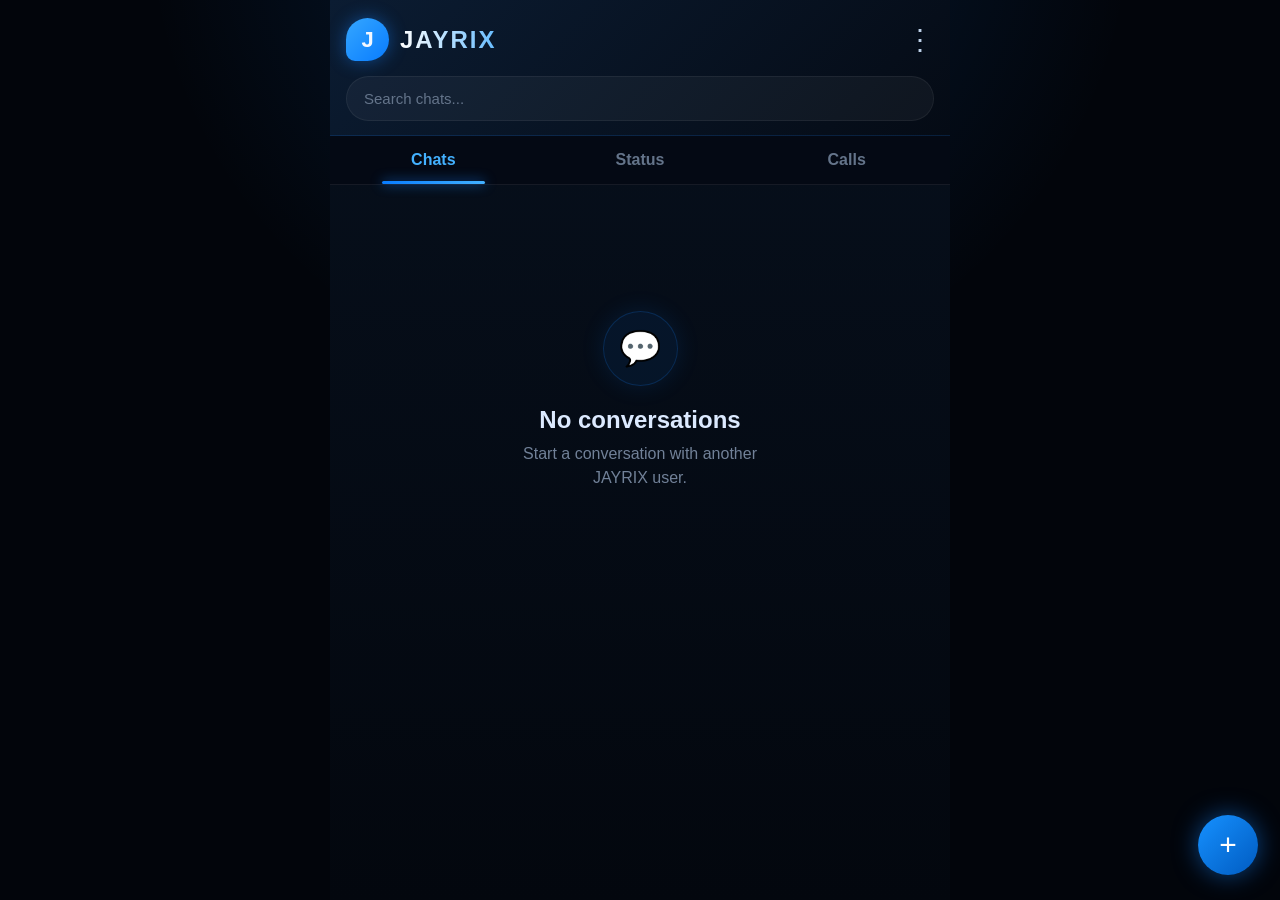
==== commit b5eeead2: "Update print statement from 'Hello' to 'Goodbye'" ====
--- a/index.html
+++ b/index.html
@@ -3,880 +3,1592 @@
 
 <head>
 
-    <meta charset="UTF-8">
-
-    <meta
-        name="viewport"
-        content="width=device-width, initial-scale=1.0"
+<meta charset="UTF-8">
+
+<meta
+    name="viewport"
+    content="width=device-width, initial-scale=1.0"
+>
+
+<title>JAYRIX Messenger</title>
+
+<meta
+    name="theme-color"
+    content="#050a14"
+>
+
+<style>
+
+* {
+    box-sizing: border-box;
+    margin: 0;
+    padding: 0;
+    font-family: Arial, sans-serif;
+}
+
+:root {
+    --blue: #1683ff;
+    --bright: #43b1ff;
+    --dark: #02060d;
+    --panel: #07101d;
+    --panel2: #0b1727;
+    --line: rgba(255,255,255,.07);
+    --text: #f4f8ff;
+    --muted: #718198;
+}
+
+html,
+body {
+    width: 100%;
+    min-height: 100%;
+}
+
+body {
+
+    min-height: 100vh;
+
+    background:
+        radial-gradient(
+            circle at 50% -10%,
+            rgba(22,131,255,.18),
+            transparent 42%
+        ),
+        #02050b;
+
+    color: var(--text);
+
+    overflow-x: hidden;
+    overflow-y: auto;
+}
+
+.app {
+
+    width: 100%;
+
+    max-width: 620px;
+
+    min-height: 100vh;
+
+    margin: auto;
+
+    background:
+        linear-gradient(
+            180deg,
+            #07101d,
+            #03070e
+        );
+
+    position: relative;
+
+    overflow: hidden;
+}
+
+
+/* HEADER */
+
+.header {
+
+    padding: 18px 16px 14px;
+
+    background:
+        linear-gradient(
+            135deg,
+            #0b1c32,
+            #050b15
+        );
+
+    border-bottom:
+        1px solid
+        rgba(22,131,255,.15);
+
+    position: sticky;
+
+    top: 0;
+
+    z-index: 20;
+}
+
+.top {
+
+    display: flex;
+
+    justify-content: space-between;
+
+    align-items: center;
+}
+
+.brand-box {
+
+    display: flex;
+
+    align-items: center;
+
+    gap: 11px;
+}
+
+.logo {
+
+    width: 43px;
+    height: 43px;
+
+    border-radius:
+        50% 50% 50% 9px;
+
+    display: flex;
+
+    align-items: center;
+    justify-content: center;
+
+    font-weight: bold;
+
+    font-size: 22px;
+
+    background:
+        linear-gradient(
+            135deg,
+            #35a7ff,
+            #087cff
+        );
+
+    box-shadow:
+        0 0 18px
+        rgba(22,131,255,.45);
+}
+
+.brand {
+
+    font-size: 24px;
+
+    font-weight: bold;
+
+    letter-spacing: 2px;
+
+    background:
+        linear-gradient(
+            90deg,
+            white,
+            #66bcff
+        );
+
+    -webkit-background-clip: text;
+
+    -webkit-text-fill-color: transparent;
+}
+
+.menu-button {
+
+    border: none;
+
+    background: transparent;
+
+    color: #bcd0e8;
+
+    font-size: 28px;
+
+    cursor: pointer;
+}
+
+.menu-button:active {
+    transform: scale(.9);
+}
+
+
+/* SEARCH */
+
+.search {
+
+    width: 100%;
+
+    margin-top: 15px;
+
+    padding: 13px 17px;
+
+    border-radius: 25px;
+
+    border:
+        1px solid
+        rgba(255,255,255,.06);
+
+    outline: none;
+
+    background:
+        rgba(255,255,255,.045);
+
+    color: white;
+
+    font-size: 15px;
+}
+
+.search::placeholder {
+    color: #64748a;
+}
+
+
+/* TABS */
+
+.tabs {
+
+    display: flex;
+
+    background:
+        #040914;
+
+    border-bottom:
+        1px solid
+        var(--line);
+
+    position: sticky;
+
+    top: 91px;
+
+    z-index: 19;
+}
+
+.tab {
+
+    flex: 1;
+
+    padding: 15px;
+
+    text-align: center;
+
+    color: #64748a;
+
+    font-weight: bold;
+
+    cursor: pointer;
+
+    position: relative;
+}
+
+.tab.active {
+    color: var(--bright);
+}
+
+.tab.active::after {
+
+    content: "";
+
+    position: absolute;
+
+    bottom: 0;
+
+    left: 25%;
+
+    width: 50%;
+
+    height: 3px;
+
+    border-radius: 10px;
+
+    background:
+        linear-gradient(
+            90deg,
+            #087cff,
+            #43b1ff
+        );
+
+    box-shadow:
+        0 0 12px
+        rgba(22,131,255,.8);
+}
+
+
+/* MAIN */
+
+main {
+    min-height: 500px;
+    padding-bottom: 100px;
+}
+
+
+/* EMPTY */
+
+.empty {
+
+    min-height: 430px;
+
+    display: flex;
+
+    flex-direction: column;
+
+    align-items: center;
+
+    justify-content: center;
+
+    text-align: center;
+
+    padding: 30px;
+}
+
+.empty-icon {
+
+    width: 75px;
+
+    height: 75px;
+
+    border-radius: 50%;
+
+    display: flex;
+
+    align-items: center;
+
+    justify-content: center;
+
+    font-size: 34px;
+
+    margin-bottom: 20px;
+
+    background:
+        rgba(22,131,255,.08);
+
+    border:
+        1px solid
+        rgba(22,131,255,.2);
+
+    box-shadow:
+        0 0 25px
+        rgba(22,131,255,.12);
+}
+
+.empty h2 {
+
+    color: #dceaff;
+
+    margin-bottom: 8px;
+}
+
+.empty p {
+
+    color: var(--muted);
+
+    line-height: 1.5;
+
+    max-width: 280px;
+}
+
+
+/* CONTACT */
+
+.contact {
+
+    padding: 15px 16px;
+
+    display: flex;
+
+    align-items: center;
+
+    gap: 13px;
+
+    border-bottom:
+        1px solid
+        var(--line);
+
+    cursor: pointer;
+}
+
+.avatar {
+
+    width: 52px;
+    height: 52px;
+
+    flex-shrink: 0;
+
+    border-radius: 50%;
+
+    display: flex;
+
+    align-items: center;
+    justify-content: center;
+
+    background:
+        linear-gradient(
+            135deg,
+            #116bc7,
+            #063b76
+        );
+
+    border:
+        1px solid
+        rgba(58,168,255,.3);
+
+    font-weight: bold;
+
+    font-size: 19px;
+}
+
+.contact-info {
+    flex: 1;
+}
+
+.contact-name {
+
+    font-weight: bold;
+
+    color: #edf5ff;
+
+    margin-bottom: 5px;
+}
+
+.contact-phone {
+
+    color: var(--muted);
+
+    font-size: 13px;
+}
+
+
+/* NEW CHAT */
+
+.new-chat {
+
+    position: fixed;
+
+    right: 22px;
+
+    bottom: 25px;
+
+    width: 60px;
+
+    height: 60px;
+
+    border: none;
+
+    border-radius: 50%;
+
+    background:
+        linear-gradient(
+            135deg,
+            #1691ff,
+            #005bc1
+        );
+
+    color: white;
+
+    font-size: 30px;
+
+    cursor: pointer;
+
+    box-shadow:
+        0 0 25px
+        rgba(22,131,255,.5);
+
+    z-index: 30;
+}
+
+.new-chat:active {
+    transform: scale(.9);
+}
+
+
+/* MODAL */
+
+.modal {
+
+    position: fixed;
+
+    inset: 0;
+
+    background:
+        rgba(0,0,0,.72);
+
+    backdrop-filter: blur(10px);
+
+    display: none;
+
+    align-items: center;
+
+    justify-content: center;
+
+    padding: 20px;
+
+    z-index: 100;
+}
+
+.modal-card {
+
+    width: 100%;
+
+    max-width: 400px;
+
+    background:
+        linear-gradient(
+            145deg,
+            #0c1a2c,
+            #040a13
+        );
+
+    border:
+        1px solid
+        rgba(22,131,255,.25);
+
+    border-radius: 22px;
+
+    padding: 25px;
+
+    box-shadow:
+        0 0 45px
+        rgba(22,131,255,.2);
+}
+
+.modal-card h2 {
+
+    margin-bottom: 8px;
+
+    color: #e9f4ff;
+}
+
+.modal-card p {
+
+    color: var(--muted);
+
+    font-size: 14px;
+
+    margin-bottom: 18px;
+}
+
+.modal-card input {
+
+    width: 100%;
+
+    padding: 14px;
+
+    border-radius: 12px;
+
+    border:
+        1px solid
+        rgba(255,255,255,.08);
+
+    background:
+        rgba(255,255,255,.05);
+
+    color: white;
+
+    outline: none;
+
+    margin-bottom: 12px;
+}
+
+.primary {
+
+    width: 100%;
+
+    padding: 14px;
+
+    border: none;
+
+    border-radius: 12px;
+
+    background:
+        linear-gradient(
+            135deg,
+            #168fff,
+            #0062cf
+        );
+
+    color: white;
+
+    font-weight: bold;
+
+    cursor: pointer;
+}
+
+.close {
+
+    width: 100%;
+
+    padding: 12px;
+
+    border: none;
+
+    background: transparent;
+
+    color: #7d8da4;
+
+    margin-top: 8px;
+
+    cursor: pointer;
+}
+
+
+/* FOUND USER */
+
+.found-user {
+
+    display: none;
+
+    padding: 15px;
+
+    border-radius: 15px;
+
+    background:
+        rgba(22,131,255,.08);
+
+    border:
+        1px solid
+        rgba(22,131,255,.15);
+
+    margin-bottom: 15px;
+}
+
+.wave {
+
+    margin-top: 12px;
+
+    width: 100%;
+
+    padding: 13px;
+
+    border: none;
+
+    border-radius: 12px;
+
+    background:
+        linear-gradient(
+            135deg,
+            #168fff,
+            #0062cf
+        );
+
+    color: white;
+
+    font-weight: bold;
+
+    cursor: pointer;
+}
+
+
+/* CHAT SCREEN */
+
+.chat-screen {
+
+    position: fixed;
+
+    inset: 0;
+
+    background:
+        linear-gradient(
+            180deg,
+            #07101d,
+            #02060d
+        );
+
+    z-index: 200;
+
+    display: none;
+
+    flex-direction: column;
+}
+
+.chat-header {
+
+    display: flex;
+
+    align-items: center;
+
+    gap: 12px;
+
+    padding: 14px 16px;
+
+    background:
+        linear-gradient(
+            135deg,
+            #0b1c32,
+            #050b15
+        );
+
+    border-bottom:
+        1px solid
+        rgba(22,131,255,.15);
+}
+
+.back {
+
+    border: none;
+
+    background: transparent;
+
+    color: #cce4ff;
+
+    font-size: 28px;
+
+    cursor: pointer;
+}
+
+.chat-title {
+
+    display: flex;
+
+    align-items: center;
+
+    gap: 10px;
+}
+
+.chat-title-text {
+
+    font-weight: bold;
+
+    color: white;
+}
+
+.chat-body {
+
+    flex: 1;
+
+    overflow-y: auto;
+
+    padding: 20px 15px;
+
+    display: flex;
+
+    flex-direction: column;
+
+    gap: 10px;
+}
+
+.bubble {
+
+    max-width: 78%;
+
+    padding: 11px 14px;
+
+    border-radius: 16px;
+
+    font-size: 15px;
+
+    line-height: 1.4;
+}
+
+.bubble.mine {
+
+    align-self: flex-end;
+
+    background:
+        linear-gradient(
+            135deg,
+            #168fff,
+            #0066d5
+        );
+
+    border-bottom-right-radius: 4px;
+}
+
+.bubble.theirs {
+
+    align-self: flex-start;
+
+    background:
+        #101d2d;
+
+    border:
+        1px solid
+        rgba(255,255,255,.05);
+
+    border-bottom-left-radius: 4px;
+}
+
+.chat-input {
+
+    display: flex;
+
+    gap: 8px;
+
+    padding: 12px;
+
+    background:
+        #050b14;
+
+    border-top:
+        1px solid
+        var(--line);
+}
+
+.chat-input input {
+
+    flex: 1;
+
+    border: none;
+
+    outline: none;
+
+    border-radius: 22px;
+
+    padding: 13px 15px;
+
+    background:
+        #101b2a;
+
+    color: white;
+}
+
+.send {
+
+    width: 48px;
+
+    height: 48px;
+
+    border: none;
+
+    border-radius: 50%;
+
+    background:
+        linear-gradient(
+            135deg,
+            #168fff,
+            #0062cf
+        );
+
+    color: white;
+
+    font-size: 18px;
+
+    cursor: pointer;
+}
+
+
+/* MENU */
+
+.menu-screen {
+
+    position: fixed;
+
+    inset: 0;
+
+    z-index: 300;
+
+    display: none;
+
+    flex-direction: column;
+
+    background:
+        radial-gradient(
+            circle at 50% 0%,
+            rgba(22,131,255,.2),
+            transparent 45%
+        ),
+        #02060d;
+
+    animation:
+        menuIn .25s ease;
+}
+
+@keyframes menuIn {
+
+    from {
+        opacity: 0;
+        transform: translateY(15px);
+    }
+
+    to {
+        opacity: 1;
+        transform: translateY(0);
+    }
+}
+
+.menu-top {
+
+    padding: 18px;
+
+    display: flex;
+
+    align-items: center;
+
+    gap: 15px;
+
+    border-bottom:
+        1px solid
+        rgba(22,131,255,.15);
+}
+
+.menu-back {
+
+    border: none;
+
+    background: transparent;
+
+    color: #cce4ff;
+
+    font-size: 29px;
+
+    cursor: pointer;
+}
+
+.menu-title {
+
+    font-size: 20px;
+
+    font-weight: bold;
+
+    letter-spacing: 2px;
+
+    color: #e9f5ff;
+}
+
+.menu-content {
+
+    padding: 35px 22px;
+}
+
+.menu-brand {
+
+    text-align: center;
+
+    margin-bottom: 40px;
+}
+
+.menu-brand h1 {
+
+    font-size: 34px;
+
+    letter-spacing: 5px;
+
+    color: #45adff;
+
+    text-shadow:
+        0 0 25px
+        rgba(22,131,255,.6);
+}
+
+.menu-brand p {
+
+    margin-top: 8px;
+
+    color: #65748a;
+
+    font-size: 12px;
+
+    letter-spacing: 3px;
+}
+
+.coming {
+
+    padding: 25px;
+
+    border-radius: 20px;
+
+    text-align: center;
+
+    background:
+        rgba(22,131,255,.05);
+
+    border:
+        1px solid
+        rgba(22,131,255,.16);
+
+    box-shadow:
+        inset 0 0 30px
+        rgba(22,131,255,.03);
+}
+
+.coming-icon {
+
+    font-size: 45px;
+
+    margin-bottom: 15px;
+}
+
+.coming h2 {
+
+    color: #eaf5ff;
+
+    margin-bottom: 10px;
+}
+
+.coming p {
+
+    color: #718198;
+
+    line-height: 1.6;
+
+    font-size: 14px;
+}
+
+</style>
+
+</head>
+
+
+<body>
+
+
+<div class="app">
+
+
+<header class="header">
+
+    <div class="top">
+
+        <div class="brand-box">
+
+            <div class="logo">
+                J
+            </div>
+
+            <div class="brand">
+                JAYRIX
+            </div>
+
+        </div>
+
+
+        <button
+            class="menu-button"
+            onclick="openMenu()"
+        >
+            ⋮
+        </button>
+
+    </div>
+
+
+    <input
+        class="search"
+        id="search"
+        placeholder="Search chats..."
     >
 
-    <title>JAYRIX Messenger</title>
-
-    <meta
-        name="theme-color"
-        content="#050a14"
+</header>
+
+
+<div class="tabs">
+
+    <div
+        class="tab active"
+        id="chatsTab"
+        onclick="showTab('chats')"
     >
-
-    <meta
-        name="mobile-web-app-capable"
-        content="yes"
+        Chats
+    </div>
+
+    <div
+        class="tab"
+        id="statusTab"
+        onclick="showTab('status')"
     >
-
-    <meta
-        name="apple-mobile-web-app-capable"
-        content="yes"
+        Status
+    </div>
+
+    <div
+        class="tab"
+        id="callsTab"
+        onclick="showTab('calls')"
     >
-
-    <style>
-
-        * {
-            margin: 0;
-            padding: 0;
-            box-sizing: border-box;
-            font-family: Arial, sans-serif;
-        }
-
-        :root {
-            --blue: #1683ff;
-            --blue-bright: #35a7ff;
-            --dark: #050a14;
-            --dark-2: #080f1c;
-            --dark-3: #0c1524;
-            --line: rgba(255,255,255,0.07);
-            --text: #f4f8ff;
-            --muted: #7f8da3;
-        }
-
-        html,
-        body {
-            width: 100%;
-            min-height: 100%;
-        }
-
-        body {
-
-            background:
-                radial-gradient(
-                    circle at 50% -10%,
-                    rgba(22,131,255,0.16),
-                    transparent 40%
-                ),
-                #02050b;
-
-            color: var(--text);
-
-            min-height: 100vh;
-
-            overflow-x: hidden;
-            overflow-y: auto;
-        }
-
-
-        /* APP */
-
-        .app {
-
-            width: 100%;
-
-            max-width: 600px;
-
-            min-height: 100vh;
-
-            margin: auto;
-
-            background:
-                linear-gradient(
-                    180deg,
-                    #07101d 0%,
-                    #050a14 45%,
-                    #03070e 100%
-                );
-
-            display: flex;
-
-            flex-direction: column;
-
-            position: relative;
-        }
-
-
-        /* HEADER */
-
-        .header {
-
-            background:
-                linear-gradient(
-                    135deg,
-                    rgba(13,32,58,0.98),
-                    rgba(5,12,24,0.98)
-                );
-
-            padding: 18px 16px 14px;
-
-            border-bottom:
-                1px solid rgba(22,131,255,0.15);
-
-            box-shadow:
-                0 8px 30px rgba(0,0,0,0.35);
-
-            position: sticky;
-
-            top: 0;
-
-            z-index: 10;
-        }
-
-
-        /* TOP BAR */
-
-        .top-bar {
-
-            display: flex;
-
-            justify-content: space-between;
-
-            align-items: center;
-        }
-
-
-        /* LOGO */
-
-        .logo-section {
-
-            display: flex;
-
-            align-items: center;
-
-            gap: 11px;
-        }
-
-        .logo {
-
-            width: 43px;
-            height: 43px;
-
-            background:
-                linear-gradient(
-                    135deg,
-                    #35a7ff,
-                    #087cff
-                );
-
-            color: white;
-
-            border-radius:
-                50% 50% 50% 9px;
-
-            display: flex;
-
-            align-items: center;
-
-            justify-content: center;
-
-            font-size: 22px;
-
-            font-weight: bold;
-
-            box-shadow:
-                0 0 12px rgba(22,131,255,0.55),
-                inset 0 0 8px rgba(255,255,255,0.18);
-        }
-
-        .brand {
-
-            font-size: 24px;
-
-            font-weight: bold;
-
-            letter-spacing: 2px;
-
-            background:
-                linear-gradient(
-                    90deg,
-                    #ffffff,
-                    #6ebfff
-                );
-
-            -webkit-background-clip: text;
-
-            -webkit-text-fill-color: transparent;
-        }
-
-
-        /* ICONS */
-
-        .header-icons {
-
-            display: flex;
-
-            gap: 17px;
-
-            font-size: 23px;
-        }
-
-        .icon {
-
-            color: #b8c9df;
-
-            cursor: pointer;
-
-            user-select: none;
-
-            transition:
-                color 0.2s,
-                transform 0.2s;
-        }
-
-        .icon:active {
-
-            color: var(--blue-bright);
-
-            transform: scale(0.9);
-        }
-
-
-        /* SEARCH */
-
-        .search-container {
-
-            margin-top: 15px;
-        }
-
-        .search {
-
-            width: 100%;
-
-            border:
-                1px solid rgba(255,255,255,0.06);
-
-            outline: none;
-
-            padding: 13px 17px;
-
-            border-radius: 25px;
-
-            font-size: 15px;
-
-            background:
-                rgba(255,255,255,0.045);
-
-            color: white;
-
-            box-shadow:
-                inset 0 1px 8px rgba(0,0,0,0.25);
-        }
-
-        .search::placeholder {
-
-            color: #65748a;
-        }
-
-        .search:focus {
-
-            border-color:
-                rgba(22,131,255,0.55);
-
-            box-shadow:
-                0 0 15px
-                rgba(22,131,255,0.12);
-        }
-
-
-        /* TABS */
-
-        .tabs {
-
-            display: flex;
-
-            background:
-                rgba(4,9,17,0.98);
-
-            border-bottom:
-                1px solid var(--line);
-
-            position: sticky;
-
-            top: 91px;
-
-            z-index: 9;
-        }
-
-        .tab {
-
-            flex: 1;
-
-            padding: 15px 5px;
-
-            text-align: center;
-
-            font-weight: bold;
-
-            color: #65748a;
-
-            cursor: pointer;
-
-            user-select: none;
-
-            position: relative;
-
-            transition:
-                color 0.2s;
-        }
-
-        .tab.active {
-
-            color: #43aaff;
-
-            text-shadow:
-                0 0 12px
-                rgba(22,131,255,0.55);
-        }
-
-        .tab.active::after {
-
-            content: "";
-
-            position: absolute;
-
-            bottom: 0;
-
-            left: 25%;
-
-            width: 50%;
-
-            height: 3px;
-
-            background:
-                linear-gradient(
-                    90deg,
-                    #087cff,
-                    #42b2ff
-                );
-
-            border-radius: 5px;
-
-            box-shadow:
-                0 0 10px
-                rgba(22,131,255,0.8);
-        }
-
-
-        /* CONTENT */
-
-        .content {
-
-            width: 100%;
-
-            min-height: 500px;
-
-            padding-bottom: 100px;
-        }
-
-
-        /* EMPTY STATE */
-
-        .empty {
-
-            display: flex;
-
-            flex-direction: column;
-
-            align-items: center;
-
-            justify-content: center;
-
-            text-align: center;
-
-            padding: 90px 25px;
-
-            color: #6c7c92;
-        }
-
-        .empty-icon {
-
-            width: 75px;
-
-            height: 75px;
-
-            border-radius: 50%;
-
-            display: flex;
-
-            align-items: center;
-
-            justify-content: center;
-
-            font-size: 34px;
-
-            margin-bottom: 20px;
-
-            background:
-                rgba(22,131,255,0.08);
-
-            border:
-                1px solid
-                rgba(22,131,255,0.2);
-
-            box-shadow:
-                0 0 25px
-                rgba(22,131,255,0.12);
-        }
-
-        .empty h2 {
-
-            color: #dceaff;
-
-            margin-bottom: 8px;
-
-            font-size: 20px;
-        }
-
-        .empty p {
-
-            color: #65748a;
-
-            font-size: 14px;
-
-            max-width: 280px;
-
-            line-height: 1.5;
-        }
-
-
-        /* FLOATING BUTTON */
-
-        .new-chat {
-
-            position: fixed;
-
-            right: 20px;
-
-            bottom: 25px;
-
-            width: 58px;
-
-            height: 58px;
-
-            border-radius: 50%;
-
-            border:
-                1px solid
-                rgba(110,191,255,0.5);
-
-            background:
-                linear-gradient(
-                    135deg,
-                    #1691ff,
-                    #005bc1
-                );
-
-            color: white;
-
-            font-size: 29px;
-
-            box-shadow:
-                0 0 22px
-                rgba(22,131,255,0.45),
-
-                0 8px 20px
-                rgba(0,0,0,0.4);
-
-            cursor: pointer;
-
-            z-index: 20;
-        }
-
-        .new-chat:active {
-
-            transform: scale(0.92);
-        }
-
-
-        /* STATUS / CALLS */
-
-        .section-empty {
-
-            min-height: 350px;
-
-            display: flex;
-
-            flex-direction: column;
-
-            align-items: center;
-
-            justify-content: center;
-
-            text-align: center;
-
-            padding: 30px;
-        }
-
-        .section-empty-icon {
-
-            font-size: 45px;
-
-            margin-bottom: 15px;
-
-            filter:
-                drop-shadow(
-                    0 0 12px
-                    rgba(22,131,255,0.4)
-                );
-        }
-
-        .section-empty h2 {
-
-            color: #dceaff;
-
-            margin-bottom: 8px;
-        }
-
-        .section-empty p {
-
-            color: #65748a;
-
-            font-size: 14px;
-        }
-
-
-        /* DESKTOP */
-
-        @media (min-width: 700px) {
-
-            body {
-
-                display: flex;
-
-                justify-content: center;
-
-                align-items: center;
-
-                padding: 20px;
-            }
-
-            .app {
-
-                min-height: 95vh;
-
-                max-height: 95vh;
-
-                overflow-y: auto;
-
-                border-radius: 18px;
-
-                border:
-                    1px solid
-                    rgba(22,131,255,0.14);
-
-                box-shadow:
-                    0 0 50px
-                    rgba(0,0,0,0.7),
-
-                    0 0 25px
-                    rgba(22,131,255,0.08);
-            }
-
-            .new-chat {
-
-                position: absolute;
-            }
-        }
-
-    </style>
-
-</head>
-
-
-<body>
-
-
-<div class="app">
-
-
-    <!-- HEADER -->
-
-    <header class="header">
-
-        <div class="top-bar">
-
-            <div class="logo-section">
-
-                <div class="logo">
-                    J
-                </div>
-
-                <div class="brand">
+        Calls
+    </div>
+
+</div>
+
+
+<main>
+
+
+<section id="chats">
+
+    <div
+        id="chatList"
+        class="empty"
+    >
+
+        <div class="empty-icon">
+            💬
+        </div>
+
+        <h2>
+            No conversations
+        </h2>
+
+        <p>
+            Start a conversation with
+            another JAYRIX user.
+        </p>
+
+    </div>
+
+</section>
+
+
+<section
+    id="status"
+    style="display:none;"
+>
+
+    <div class="empty">
+
+        <div class="empty-icon">
+            ◉
+        </div>
+
+        <h2>
+            Coming soon
+        </h2>
+
+        <p>
+            JAYRIX Status is being built.
+        </p>
+
+    </div>
+
+</section>
+
+
+<section
+    id="calls"
+    style="display:none;"
+>
+
+    <div class="empty">
+
+        <div class="empty-icon">
+            ☎
+        </div>
+
+        <h2>
+            Coming soon
+        </h2>
+
+        <p>
+            Voice and video calls are coming.
+        </p>
+
+    </div>
+
+</section>
+
+
+</main>
+
+
+<button
+    class="new-chat"
+    onclick="openNewChat()"
+>
+    +
+</button>
+
+
+</div>
+
+
+<!-- NEW CHAT MODAL -->
+
+<div
+    class="modal"
+    id="newChatModal"
+>
+
+    <div class="modal-card">
+
+        <h2>
+            New conversation
+        </h2>
+
+        <p>
+            Enter the phone number of a
+            JAYRIX user.
+        </p>
+
+
+        <input
+            id="phoneSearch"
+            type="tel"
+            placeholder="Phone number"
+        >
+
+
+        <div
+            class="found-user"
+            id="foundUser"
+        >
+
+            <div
+                id="foundName"
+                class="contact-name"
+            ></div>
+
+            <div
+                id="foundPhone"
+                class="contact-phone"
+            ></div>
+
+
+            <button
+                class="wave"
+                onclick="sendWave()"
+            >
+                👋 Send a wave
+            </button>
+
+        </div>
+
+
+        <button
+            class="primary"
+            onclick="findUser()"
+        >
+            Find user
+        </button>
+
+
+        <button
+            class="close"
+            onclick="closeNewChat()"
+        >
+            Cancel
+        </button>
+
+    </div>
+
+</div>
+
+
+<!-- CHAT SCREEN -->
+
+<div
+    class="chat-screen"
+    id="chatScreen"
+>
+
+    <div class="chat-header">
+
+        <button
+            class="back"
+            onclick="closeChat()"
+        >
+            ←
+        </button>
+
+
+        <div class="chat-title">
+
+            <div
+                class="avatar"
+                id="chatAvatar"
+            >
+                J
+            </div>
+
+            <div>
+
+                <div
+                    class="chat-title-text"
+                    id="chatName"
+                >
                     JAYRIX
                 </div>
 
             </div>
 
-
-            <div class="header-icons">
-
-                <span
-                    class="icon"
-                    onclick="showSearch()"
-                >
-                    ⌕
-                </span>
-
-                <span
-                    class="icon"
-                    onclick="showMenu()"
-                >
-                    ⋮
-                </span>
-
+        </div>
+
+    </div>
+
+
+    <div
+        class="chat-body"
+        id="chatBody"
+    >
+    </div>
+
+
+    <div class="chat-input">
+
+        <input
+            id="messageInput"
+            placeholder="Message..."
+            autocomplete="off"
+        >
+
+        <button
+            class="send"
+            onclick="sendMessage()"
+        >
+            ➤
+        </button>
+
+    </div>
+
+</div>
+
+
+<!-- MENU -->
+
+<div
+    class="menu-screen"
+    id="menuScreen"
+>
+
+    <div class="menu-top">
+
+        <button
+            class="menu-back"
+            onclick="closeMenu()"
+        >
+            ←
+        </button>
+
+        <div class="menu-title">
+            JAYRIX MENU
+        </div>
+
+    </div>
+
+
+    <div class="menu-content">
+
+        <div class="menu-brand">
+
+            <h1>
+                JAYRIX
+            </h1>
+
+            <p>
+                FUTURE OF MESSAGING
+            </p>
+
+        </div>
+
+
+        <div class="coming">
+
+            <div class="coming-icon">
+                ⚡
             </div>
 
+            <h2>
+                Coming Soon
+            </h2>
+
+            <p>
+                Settings, profiles, privacy,
+                notifications, appearance,
+                security and more futuristic
+                JAYRIX features are currently
+                being developed.
+            </p>
+
         </div>
 
-
-        <div class="search-container">
-
-            <input
-                type="text"
-                id="search"
-                class="search"
-                placeholder="Search chats..."
+    </div>
+
+</div>
+
+
+<script>
+
+
+let selectedUser = null;
+
+let currentConversation = null;
+
+
+/* -------------------------
+   LOGIN CHECK
+------------------------- */
+
+async function checkLogin() {
+
+    try {
+
+        const response =
+            await fetch("/api/me");
+
+        const data =
+            await response.json();
+
+        if (!data.logged_in) {
+
+            window.location.href =
+                "login.html";
+
+            return;
+
+        }
+
+        loadChats();
+
+    } catch (error) {
+
+        console.log(error);
+
+    }
+
+}
+
+
+/* -------------------------
+   TABS
+------------------------- */
+
+function showTab(tab) {
+
+    const sections = [
+        "chats",
+        "status",
+        "calls"
+    ];
+
+    sections.forEach(id => {
+
+        document.getElementById(id)
+            .style.display = "none";
+
+    });
+
+
+    document
+        .getElementById(tab)
+        .style.display = "block";
+
+
+    document
+        .getElementById("chatsTab")
+        .classList.remove("active");
+
+    document
+        .getElementById("statusTab")
+        .classList.remove("active");
+
+    document
+        .getElementById("callsTab")
+        .classList.remove("active");
+
+
+    document
+        .getElementById(tab + "Tab")
+        .classList.add("active");
+
+}
+
+
+/* -------------------------
+   LOAD CHATS
+------------------------- */
+
+async function loadChats() {
+
+    const response =
+        await fetch("/api/chats");
+
+    const data =
+        await response.json();
+
+
+    const list =
+        document.getElementById("chatList");
+
+
+    if (
+        !data.success ||
+        data.chats.length === 0
+    ) {
+
+        list.className = "empty";
+
+        list.innerHTML = `
+
+            <div class="empty-icon">
+                💬
+            </div>
+
+            <h2>
+                No conversations
+            </h2>
+
+            <p>
+                Start a conversation with
+                another JAYRIX user.
+            </p>
+
+        `;
+
+        return;
+
+    }
+
+
+    list.className = "";
+
+
+    list.innerHTML = data.chats
+        .map(chat => `
+
+            <div
+                class="contact"
+                onclick="openConversation(
+                    ${chat.other_id},
+                    '${escapeHtml(chat.username)}',
+                    ${chat.conversation_id}
+                )"
             >
 
-        </div>
-
-    </header>
-
-
-    <!-- TABS -->
-
-    <div class="tabs">
-
-        <div
-            class="tab active"
-            id="chatsTab"
-            onclick="showTab('chats')"
-        >
-            Chats
-        </div>
-
-
-        <div
-            class="tab"
-            id="statusTab"
-            onclick="showTab('status')"
-        >
-            Status
-        </div>
-
-
-        <div
-            class="tab"
-            id="callsTab"
-            onclick="showTab('calls')"
-        >
-            Calls
-        </div>
-
-    </div>
-
-
-    <!-- CONTENT -->
-
-    <main class="content">
-
-
-        <!-- CHATS -->
-
-        <section id="chats">
-
-            <div class="empty">
-
-                <div class="empty-icon">
-                    💬
+                <div class="avatar">
+                    ${chat.username
+                        .charAt(0)
+                        .toUpperCase()}
                 </div>
 
-                <h2>
-                    No conversations yet
-                </h2>
-
-                <p>
-                    Start a new conversation
-                    using the blue button below.
-                </p>
+                <div class="contact-info">
+
+                    <div class="contact-name">
+                        ${escapeHtml(
+                            chat.username
+                        )}
+                    </div>
+
+                    <div class="contact-phone">
+                        ${escapeHtml(
+                            chat.phone
+                        )}
+                    </div>
+
+                </div>
 
             </div>
 
-        </section>
-
-
-        <!-- STATUS -->
-
-        <section
-            id="status"
-            style="display:none;"
-        >
-
-            <div class="section-empty">
-
-                <div class="section-empty-icon">
-                    ◉
-                </div>
-
-                <h2>
-                    No status updates
-                </h2>
-
-                <p>
-                    Status features will be
-                    available soon.
-                </p>
-
-            </div>
-
-        </section>
-
-
-        <!-- CALLS -->
-
-        <section
-            id="calls"
-            style="display:none;"
-        >
-
-            <div class="section-empty">
-
-                <div class="section-empty-icon">
-                    ☎
-                </div>
-
-                <h2>
-                    No calls yet
-                </h2>
-
-                <p>
-                    Your calls will appear here.
-                </p>
-
-            </div>
-
-        </section>
-
-
-    </main>
-
-
-    <!-- NEW CHAT -->
-
-    <button
-        class="new-chat"
-        onclick="newChat()"
-        aria-label="New chat"
-    >
-        +
-    </button>
-
-
-</div>
-
-
-<script>
-
-
-    function showTab(tab) {
-
-        const chats =
-            document.getElementById("chats");
-
-        const status =
-            document.getElementById("status");
-
-        const calls =
-            document.getElementById("calls");
-
-
-        const chatsTab =
-            document.getElementById("chatsTab");
-
-        const statusTab =
-            document.getElementById("statusTab");
-
-        const callsTab =
-            document.getElementById("callsTab");
-
-
-        chats.style.display = "none";
-
-        status.style.display = "none";
-
-        calls.style.display = "none";
-
-
-        chatsTab.classList.remove("active");
-
-        statusTab.classList.remove("active");
-
-        callsTab.classList.remove("active");
-
-
-        if (tab === "chats") {
-
-            chats.style.display = "block";
-
-            chatsTab.classList.add("active");
-
-        }
-
-
-        if (tab === "status") {
-
-            status.style.display = "block";
-
-            statusTab.classList.add("active");
-
-        }
-
-
-        if (tab === "calls") {
-
-            calls.style.display = "block";
-
-            callsTab.classList.add("active");
-
-        }
-
-    }
-
-
-    function newChat() {
-
-        alert(
-            "New chat will be available after user accounts are connected."
-        );
-
-    }
-
-
-    function showSearch() {
-
+        `)
+        .join("");
+
+}
+
+
+/* -------------------------
+   NEW CHAT
+------------------------- */
+
+function openNewChat() {
+
+    document
+        .getElementById("newChatModal")
+        .style.display = "flex";
+
+}
+
+
+function closeNewChat() {
+
+    document
+        .getElementById("newChatModal")
+        .style.display = "none";
+
+    selectedUser = null;
+
+    document
+        .getElementById("foundUser")
+        .style.display = "none";
+
+    document
+        .getElementById("phoneSearch")
+        .value = "";
+
+}
+
+
+/* -------------------------
+   FIND USER
+------------------------- */
+
+async function findUser() {
+
+    const phone =
         document
-            .getElementById("search")
-            .focus();
-
-    }
-
-
-    function showMenu() {
-
-        alert(
-            "JAYRIX menu coming soon."
-        );
-
-    }
-
-
-</script>
-
-
-</body>
-
-</html>
+        .getElementById("
